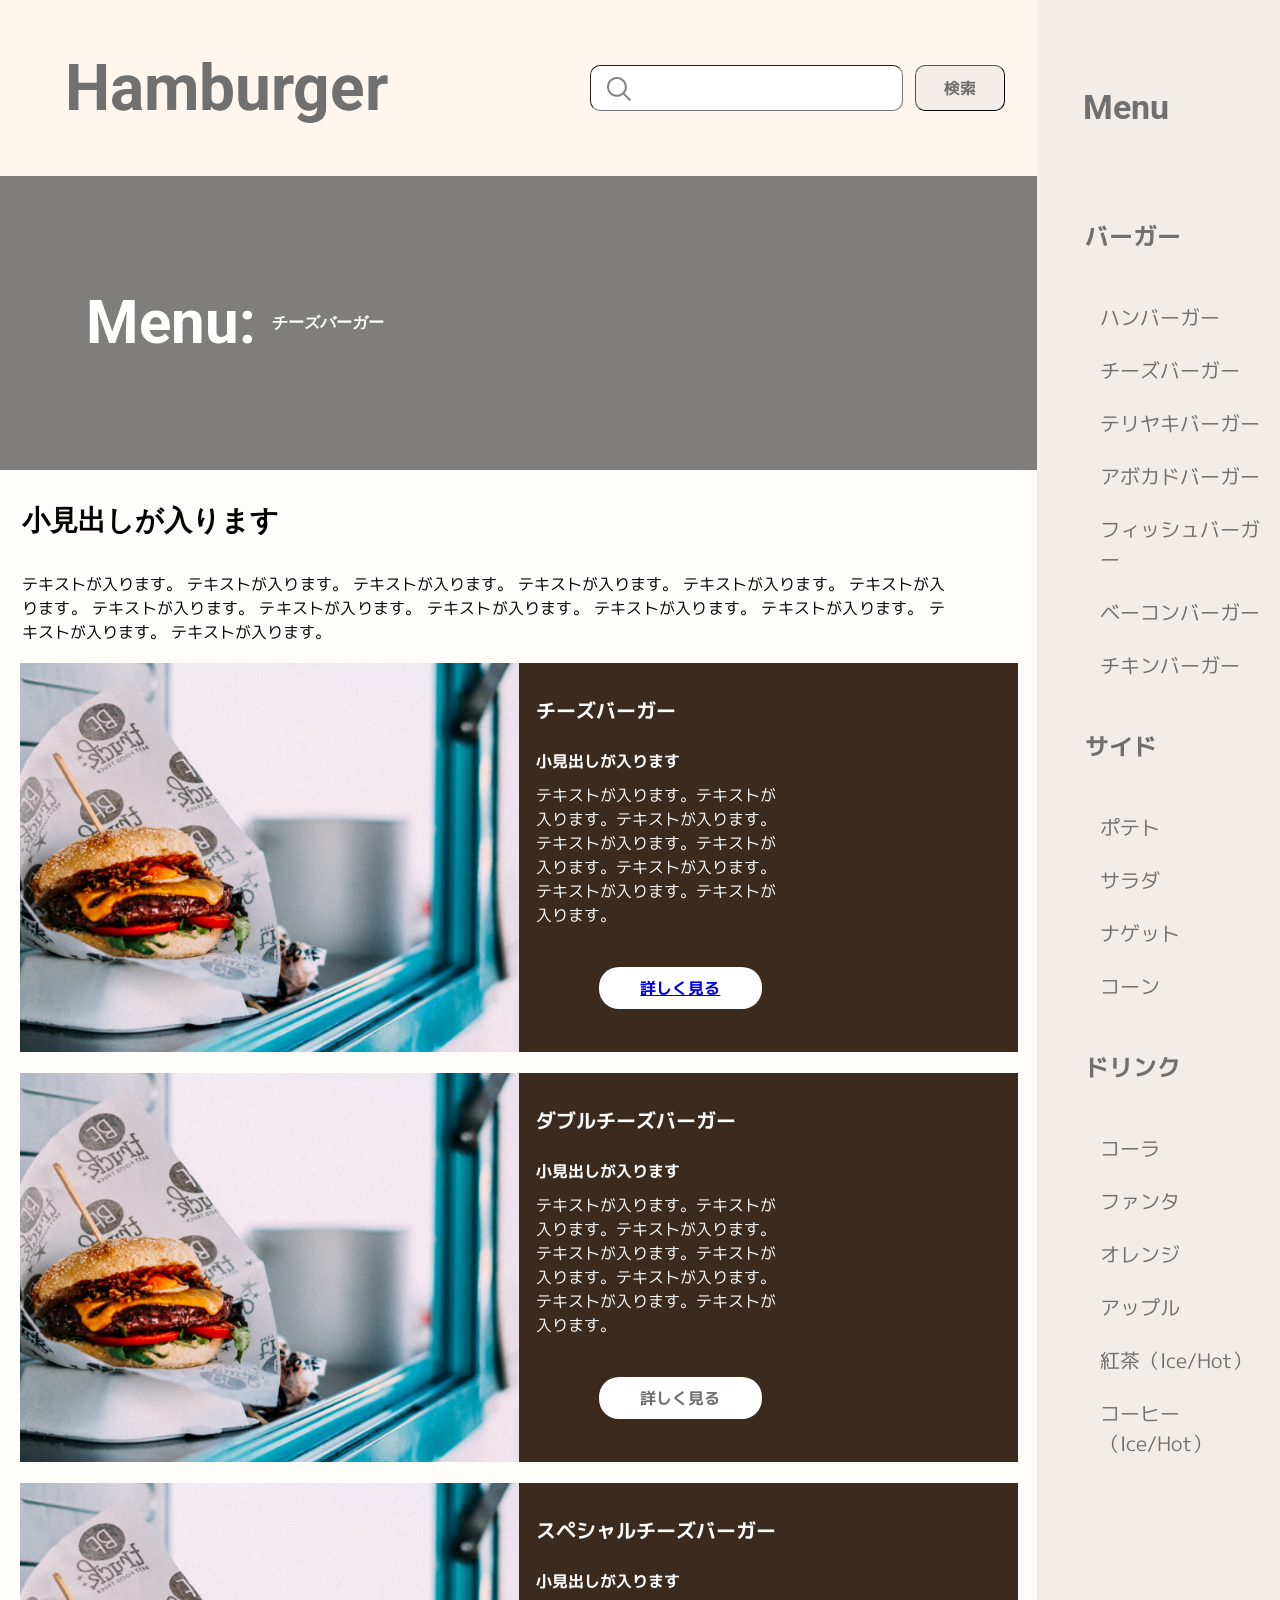
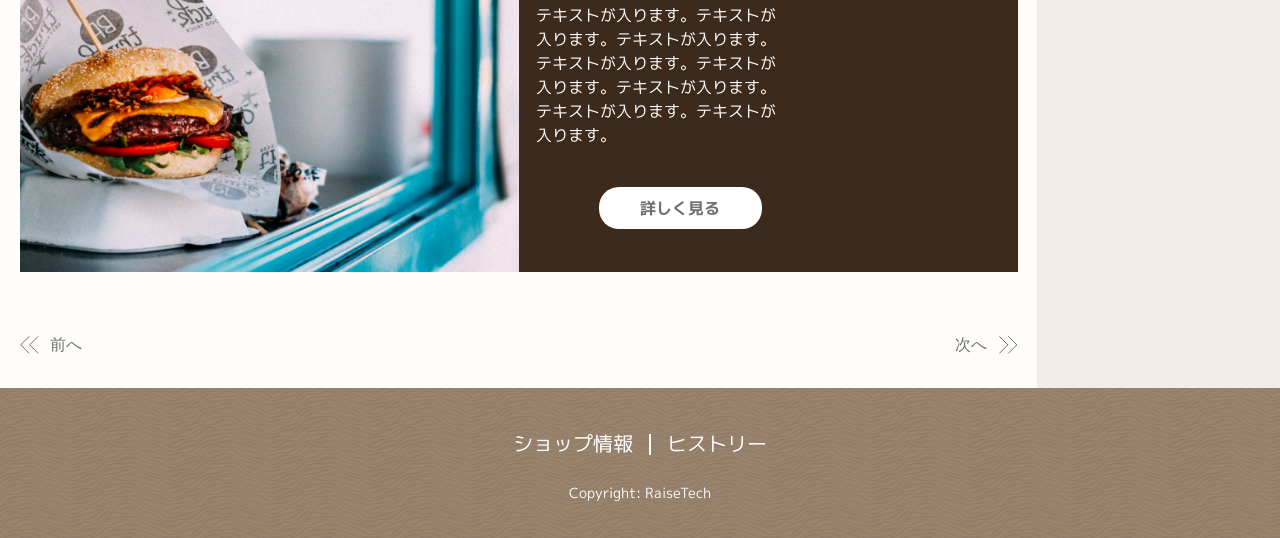
==== archive.html @ 77be31f5 "archive.htmlの編集（タブレット）" ====
<!DOCTYPE html>
<html lang="ja">

<head>
  <meta charset="UTF-8">
  <meta http-equiv="X-UA-Compatible" content="IE=edge">
  <meta name="viewport" content="width=device-width, initial-scale=1.0">
  <link rel="shortcut icon" href="img/favicon.ico">
  <link rel="stylesheet" href="css/reset.css">
  <link rel="stylesheet" href="css/style.css">
  <script src="./js/jquery-3.6.1.min.js"></script>
  <script src="./js/script.js"></script>
  <link rel="preconnect" href="https://fonts.googleapis.com">
  <link rel="preconnect" href="https://fonts.gstatic.com" crossorigin>
  <link href="https://fonts.googleapis.com/css2?family=Roboto:wght@700&display=swap" rel="stylesheet">
  <link href="https://fonts.googleapis.com/css2?family=M+PLUS+1p:wght@400;700&display=swap" rel="stylesheet">
  <link rel="stylesheet" href="https://use.fontawesome.com/releases/v5.15.4/css/all.css">
  <title>Hamburger Site</title>
</head>

<body>
  <article class="wrapper u-background--overlay">
    <header class="l-header c-background-color--base">
      <div class="l-header__top">
        <h1 class="l-header__top__logo c-font-color--base c-font-family--robot c-font-weight--bold">
          Hamburger
        </h1>
        <h2 class="l-header__top__menu c-font-weight--bold c-font-family--robot">
          <span class="c-button--menu js-button is-click">Menu</span>
        </h2>
      </div>
      <div class="p-search--form">
        <form action="#" method="get" class="c-form-search">
          <label for="#" class="screen-reader-text">検索</label>
          <input type="search" class="c-form-search__keyword c-img--magnifying-glass" placeholder=" ">
          <input type="submit" value="検索"
            class="c-form-search__submit c-font-family--mplus1 c-font-color--base c-font-weight--bold">
        </form>
      </div>
    </header>

    <div class="side-wrapper">
      <aside class="l-sidebar js-trigger">
        <div class="l-sidebar__main">
          <span class="menu-close js-button is-click"><i class="c-xmark"></i></span>
          <h2 class="c-title--sidebar">Menu</h2>
          <h3 class="c-title--sidebar__menu">バーガー</h3>
          <ul class="c-text--sidebar">
            <li>ハンバーガー</li>
            <li>チーズバーガー</li>
            <li>テリヤキバーガー</li>
            <li>アボカドバーガー</li>
            <li>フィッシュバーガー</li>
            <li>ベーコンバーガー</li>
            <li>チキンバーガー</li>
          </ul>
          <h3 class="c-title--sidebar__menu">サイド</h3>
          <ul class="c-text--sidebar">
            <li>ポテト</li>
            <li>サラダ</li>
            <li>ナゲット</li>
            <li>コーン</li>
          </ul>
          <h3 class="c-title--sidebar__menu">ドリンク</h3>
          <ul class="c-text--sidebar">
            <li>コーラ</li>
            <li>ファンタ</li>
            <li>オレンジ</li>
            <li>アップル</li>
            <li>紅茶（Ice/Hot）</li>
            <li>コーヒー（Ice/Hot）</li>
          </ul>
        </div>
      </aside>
    </div>

    <main class="l-main">
      <article class="p-visual__archive">
        <section class="p-visual__archive--main u-background--overlay--archive">
          <h2 class="c-title--main c-title--under-text c-font-color--white c-font-family--robot c-font-weight--bold">
            Menu:
          </h2>
        </section>

        <section class="p-visual__archive--sentence">
          <h2 class="c-title--archive">
            小見出しが入ります
          </h2>
          <p class="c-text--archive c-font-family--mplus1">
            テキストが入ります。
            テキストが入ります。
            テキストが入ります。
            テキストが入ります。
            テキストが入ります。
            テキストが入ります。
            テキストが入ります。
            テキストが入ります。
            テキストが入ります。
            テキストが入ります。
            テキストが入ります。
            テキストが入ります。
            テキストが入ります。
          </p>
        </section>

        <section class="p-visual__archive--card">
          <figure class="p-card__menu">
            <img src="./images/common/img_02.png" alt="チーズバーガーの画像" class="p-card__menu--image">
            <figcaption class="p-card__menu--caption c-background-color--card">
              <h2 class="c-title--card c-font-family--mplus1">チーズバーガー</h2>
              <h3 class="c-title--subheading c-font-family--mplus1">小見出しが入ります</h3>
              <p class="c-text--card c-font-family--mplus1">
                テキストが入ります。テキストが入ります。テキストが入ります。テキストが入ります。テキストが入ります。テキストが入ります。テキストが入ります。テキストが入ります。</p>
              <button class="c-button--archive c-font-family--mplus1"><a href="#">詳しく見る</a></button>
            </figcaption>
          </figure>

          <figure class="p-card__menu">
            <img src="./images/common/img_02.png" alt="ダブルチーズバーガーの画像" class="p-card__menu--image">
            <figcaption class="p-card__menu--caption c-background-color--card">
              <h2 class="c-title--card c-font-family--mplus1">ダブルチーズバーガー</h2>
              <h3 class="c-title--subheading c-font-family--mplus1">小見出しが入ります</h3>
              <p class="c-text--card c-font-family--mplus1">
                テキストが入ります。テキストが入ります。テキストが入ります。テキストが入ります。テキストが入ります。テキストが入ります。テキストが入ります。テキストが入ります。</p>
              <a href="#"><button class="c-button--archive c-font-family--mplus1">詳しく見る</button></a>
            </figcaption>
          </figure>

          <figure class="p-card__menu">
            <img src="./images/common/img_02.png" alt="スペシャルチーズバーガーの画像" class="p-card__menu--image">
            <figcaption class="p-card__menu--caption c-background-color--card">
              <h2 class="c-title--card c-font-family--mplus1">スペシャルチーズバーガー</h2>
              <h3 class="c-title--subheading c-font-family--mplus1">小見出しが入ります</h3>
              <p class="c-text--card c-font-family--mplus1">
                テキストが入ります。テキストが入ります。テキストが入ります。テキストが入ります。テキストが入ります。テキストが入ります。テキストが入ります。テキストが入ります。</p>
              <a href="#"><button class="c-button--archive c-font-family--mplus1">詳しく見る</button></a>
            </figcaption>
          </figure>
        </section>

        <div class="pagination">
          <a class="prev-link" href="#">
            <p class="c-icon--prev"></p>
            <p class="c-text--pagination">前へ</p>
          </a>
          <a class="next-link" href="#">
            <p class="c-icon--next"></p>
            <p class="c-text--pagination">次へ</p>
          </a>
        </div>

      </article>
    </main>

    <footer class="l-footer c-background--footer">
      <ul class="l-footer--menu c-title--footer c-font-family--mplus1">
        <li class="c-title--vertical-line">ショップ情報</li>
        <li>ヒストリー</li>
      </ul>
      <small class="c-text--copy-right c-font-family--mplus1 c-font-weight--normal">Copyright: RaiseTech</small>
    </footer>

  </article>
</body>

</html>
---- css/style.css ----
@charset "UTF-8";
*,
*::before,
*::after {
  box-sizing: border-box;
}

body,
h1,
h2,
h3,
h4,
p,
figure,
blockquote,
dl,
dd {
  margin: 0;
}

ul[role=list],
ol[role=list] {
  list-style: none;
}

html:focus-within {
  scroll-behavior: smooth;
}

body {
  min-height: 100vh;
  text-rendering: optimizeSpeed;
  line-height: 1.5;
}

a:not([class]) {
  text-decoration-skip-ink: auto;
}

img,
picture {
  max-width: 100%;
  display: block;
}

input,
button,
textarea,
select {
  font: inherit;
}

@media (prefers-reduced-motion: reduce) {
  html:focus-within {
    scroll-behavior: auto;
  }
  *,
*::before,
*::after {
    animation-duration: 0.01ms !important;
    animation-iteration-count: 1 !important;
    transition-duration: 0.01ms !important;
    scroll-behavior: auto !important;
  }
}
button {
  -webkit-appearance: none; /* 1 */
  appearance: none;
  vertical-align: middle;
  color: inherit;
  font: inherit;
  background: transparent;
  padding: 0;
  margin: 0;
  border: 0;
  text-align: inherit;
  text-transform: inherit; /* 2 */
}

figure {
  list-style-type: none;
  margin-block-start: 0em;
  margin-block-end: 0em;
  padding-inline-start: 0px;
  padding-inline-end: 0px;
}

/* border */
/* font-color */
*,
*:before,
*:after {
  -webkit-box-sizing: border-box;
  box-sizing: border-box;
}

body {
  -webkit-font-feature-settings: "palt";
  font-feature-settings: "palt";
  -webkit-text-size-adjust: 100%;
  text-size-adjust: 100%;
  font-size: 16px;
  height: 100%;
}

.wrapper {
  width: 100%;
  height: 100%;
}
@media screen and (min-width: 1025px) {
  .wrapper {
    width: 81%;
    display: grid;
    grid-template-rows: 11rem auto 9.375rem;
    grid-template-columns: 81vw 1fr;
    grid-template-areas: " header sidebar " " main   sidebar " " footer footer ";
  }
}

.c-background--overlay::after {
  position: absolute;
  top: 0;
  width: 100%;
  height: 0;
  background-color: rgba(0, 0, 0, 0.3);
}
.c-background--overlay.is-active::after {
  position: absolute;
  top: 0;
  width: 100%;
  height: 100%;
  background-color: rgba(0, 0, 0, 0.3);
}

.c-background--overlay.is-active::after {
  position: absolute;
  top: 0;
  width: 100%;
  height: 100%;
  background-color: rgba(0, 0, 0, 0.3);
}

img {
  max-width: 100%;
  height: auto;
  vertical-align: bottom;
}

ul {
  padding-inline-start: 0px;
  margin-block-start: 0em;
  margin-block-end: 0em;
  list-style-type: none;
}

.l-footer {
  text-align: center;
  grid-area: footer;
}
.l-footer--menu {
  display: flex;
  justify-content: center;
  padding-top: 40px;
  margin-bottom: auto;
}
.l-footer--menu .c-title--vertical-line::after {
  width: 0.09375rem;
  height: 70%;
  margin: 0 1rem;
  position: relative;
  top: 15%;
}
.l-footer .c-text--copy-right {
  display: inline-block;
  margin-top: 1.5rem;
}

.c-background--footer {
  height: 9.375rem;
}

.l-header {
  width: 100%;
  height: auto;
  grid-area: header;
}
@media screen and (min-width: 1025px) {
  .l-header {
    display: flex;
    justify-content: space-between;
    align-items: center;
    height: auto;
  }
}
.l-header__top {
  display: flex;
}
.l-header__top__logo {
  font-size: 40px;
  margin: 40px 0 38px 86px;
}
@media screen and (min-width: 600px) {
  .l-header__top__logo {
    margin-left: auto;
  }
}
@media screen and (min-width: 1025px) {
  .l-header__top__logo {
    font-size: 52px;
    margin-left: 20%;
  }
}
@media (min-width: 1280px) {
  .l-header__top__logo {
    font-size: 64px;
  }
}
.l-header__top__menu {
  margin-top: 14px;
  margin-right: 16px;
  margin-left: auto;
}
@media screen and (min-width: 1025px) {
  .l-header__top__menu {
    display: none;
  }
}
.l-header__top__menu .c-button--menu {
  font-size: 20px;
}
@media (min-width: 520px) {
  .l-header__top__menu .c-button--menu {
    font-size: 34px;
  }
}

.l-main {
  height: auto;
  background-color: #fffdfa;
  grid-area: main;
}
.l-main .p-visual--main {
  grid-area: mainTop;
}
.l-main .p-visual--main .c-title--main {
  padding: 119px 134px 115px 25px;
}
@media screen and (min-width: 1025px) {
  .l-main .p-visual--main .c-title--main {
    padding-left: 86px;
  }
}
.l-main .p-visual__archive--main {
  grid-area: mainTop;
}
.l-main .p-visual__archive--main .c-title--main {
  padding: 119px 134px 115px 25px;
}
@media screen and (min-width: 600px) {
  .l-main .p-visual__archive--main .c-title--main {
    padding-top: 102px;
    padding-bottom: 102px;
  }
}
@media screen and (min-width: 768px) {
  .l-main .p-visual__archive--main .c-title--main {
    padding-left: 86px;
  }
}
.l-main .p-visual--sub {
  list-style: none;
  width: 100%;
  grid-area: mainMiddle;
}
.l-main .p-visual--sub--takeOut {
  position: relative;
}
.l-main .p-visual--sub--takeOut .c-title--sub {
  margin-left: 15px;
  padding-top: 11px;
  margin-bottom: auto;
}
.l-main .p-visual--sub--takeOut .sub-section {
  display: flex;
  flex-direction: column;
  margin: 0 15px;
}
.l-main .p-visual--sub--takeOut .sub-section .c-title--sentence {
  padding-top: 7px;
  padding-left: 10px;
}
.l-main .p-visual--sub--takeOut .sub-section .c-text--sub {
  margin: 3px 10px 15px;
}
.l-main .p-visual--sub--eatIn {
  position: relative;
}
.l-main .p-visual--sub--eatIn .c-title--sub {
  margin-left: 15px;
  padding-top: 11px;
  margin-bottom: auto;
}
.l-main .p-visual--sub--eatIn .sub-section {
  margin: 0 15px;
  display: flex;
  flex-direction: column;
}
.l-main .p-visual--sub--eatIn .sub-section .c-title--sentence {
  padding-top: 7px;
  padding-left: 10px;
}
.l-main .p-visual--sub--eatIn .sub-section .c-text--sub {
  margin: 3px 11px 15px 10px;
}
.l-main .p-visual--sub--sentence {
  margin-bottom: 15px;
}
.l-main .p-access {
  position: relative;
  grid-area: mainBottom;
}
.l-main .p-access .c-background--map .c-title--access {
  position: inherit;
  z-index: 3;
}
.l-main .p-access .c-background--map .c-title--underline {
  position: inherit;
}

.side-wrapper {
  width: auto;
  height: auto;
  display: flex;
  position: absolute;
  top: 0;
  left: 100%;
  grid-area: sidebar;
}
@media screen and (min-width: 1025px) {
  .side-wrapper {
    left: 81%;
    position: inherit;
  }
}
.side-wrapper .l-sidebar {
  display: flex;
  justify-content: flex-end;
  height: 100vh;
}
@media screen and (min-width: 1025px) {
  .side-wrapper .l-sidebar {
    height: auto;
  }
}
.side-wrapper .l-sidebar .menu-close {
  display: flex;
  justify-content: flex-end;
  line-height: normal;
}
@media screen and (min-width: 1025px) {
  .side-wrapper .l-sidebar .menu-close {
    display: none;
  }
}
.side-wrapper .l-sidebar .c-xmark::before {
  display: inline-block;
  color: #707070;
  margin-top: 25px;
  margin-right: 17px;
  font-size: 2.5rem;
  -webkit-text-stroke-width: 4px;
  -webkit-font-smoothing: antialiased;
  -webkit-text-stroke-color: #f2ede9;
}
.side-wrapper .l-sidebar__main {
  width: 0;
  height: 100%;
  overflow: scroll;
  background: linear-gradient(to right, rgba(95, 93, 91, 0) 0%, rgba(95, 93, 91, 0) 12.5%, #f2ede9 12.5%, #f2ede9 100%);
}
.side-wrapper .l-sidebar__main.is-open {
  width: 100vw;
  transition: 0.5s;
}
@media screen and (min-width: 768px) {
  .side-wrapper .l-sidebar__main {
    width: 0;
    background: linear-gradient(to right, rgba(95, 93, 91, 0) 0%, rgba(95, 93, 91, 0) 56%, #f2ede9 56%, #f2ede9 100%);
  }
}
@media screen and (min-width: 1025px) {
  .side-wrapper .l-sidebar__main {
    width: 19vw;
    background: inherit;
    overflow-x: hidden;
    overflow-y: scroll;
    background-color: #f2ede9;
    transition-duration: 0s;
  }
}
.side-wrapper .l-sidebar__main .c-title--sidebar__menu {
  margin: 3rem 0 0 20%;
}
.side-wrapper .l-sidebar__main .c-title--sidebar__menu:first-of-type {
  margin-top: 212px;
}
@media screen and (min-width: 1025px) {
  .side-wrapper .l-sidebar__main .c-title--sidebar__menu:first-of-type {
    margin-top: 5.3125rem;
  }
}
@media screen and (min-width: 768px) {
  .side-wrapper .l-sidebar__main .c-title--sidebar__menu {
    margin: 3rem 0 0 61%;
  }
}
@media screen and (min-width: 1025px) {
  .side-wrapper .l-sidebar__main .c-title--sidebar__menu {
    margin: 3rem 0 0 20%;
  }
}
.side-wrapper .l-sidebar__main .c-text--sidebar {
  margin: 40px 22px auto 21.5%;
}
@media screen and (min-width: 768px) {
  .side-wrapper .l-sidebar__main .c-text--sidebar {
    margin: 3rem 0 0 63%;
  }
}
@media screen and (min-width: 1025px) {
  .side-wrapper .l-sidebar__main .c-text--sidebar {
    margin: 3rem 0 0 26%;
  }
}
.side-wrapper .l-sidebar__main .c-text--sidebar > li {
  margin-bottom: 23px;
}

.c-background-color--base {
  background-color: #fff7ef;
}
.c-background-color--white {
  background-color: #fff;
}
.c-background-color--card {
  background-color: #3c2b1c;
}
.c-background--map {
  background-image: url(/images/front/map-sp-full.png);
  background-repeat: no-repeat;
  background-position: center;
}
.c-background--overlay::after {
  content: "";
  display: block;
}
.c-background--footer {
  background-image: url(/images/common/footer.png);
}
@media screen and (min-width: 1025px) {
  .c-background--footer {
    width: 100vw;
  }
}

.c-button--menu {
  cursor: pointer;
  color: #707070;
}
.c-button--archive {
  cursor: pointer;
  background-color: #fff;
  color: #707070;
  text-align: center;
  border-radius: 20px;
}

.c-font-color--base {
  color: #707070;
}
.c-font-color--white {
  color: #ffffff;
}
.c-font-color--ea {
  color: #eaeaea;
}
.c-font-color--3c {
  color: #3c2a10;
}
.c-font-weight--bold {
  font-weight: bold;
}
.c-font-weight--normal {
  font-weight: normal;
}
.c-font-family--robot {
  font-family: "Roboto", sans-serif;
}
.c-font-family--mplus1 {
  font-family: "M PLUS 1p", sans-serif;
}

.c-img--magnifying-glass {
  background-image: url(/images/common/search.png);
  background-repeat: no-repeat;
}

.c-xmark::before {
  content: "\f00d";
  font-family: "Font Awesome 5 Free";
  font-weight: 900;
  font-style: normal;
  cursor: pointer;
}

.c-icon--prev {
  background-image: url(/images/common/prev.png);
  background-repeat: no-repeat;
}

.c-icon--next {
  background-image: url(/images/common/next.png);
  background-repeat: no-repeat;
}

.c-flex {
  display: flex;
}

.c-title--main {
  font-size: 36px;
}
@media screen and (min-width: 1025px) {
  .c-title--main {
    font-size: 40px;
  }
}
.c-title--sub {
  font-size: 41px;
}
@media screen and (min-width: 768px) {
  .c-title--sub {
    font-size: 44px;
  }
}
@media screen and (min-width: 1025px) {
  .c-title--sub {
    font-size: 50px;
  }
}
.c-title--sentence {
  font-size: 22px;
}
.c-title--underline::after {
  content: "";
  display: inline-block;
  background-color: #ffffff;
  font-weight: bold;
  position: relative;
}
.c-title--vertical-line::after {
  content: "";
  display: inline-block;
  background-color: #fff;
}
.c-title--access {
  font-size: 30px;
  color: #ffffff;
}
.c-title--footer {
  font-size: 20px;
  color: #ffffff;
}
.c-title--sidebar {
  display: none;
  font-size: 34px;
  font-family: "Roboto", sans-serif;
  font-weight: bold;
  color: #707070;
}
@media screen and (min-width: 768px) {
  .c-title--sidebar {
    display: none;
  }
}
@media screen and (min-width: 1025px) {
  .c-title--sidebar {
    display: inherit;
    margin-top: 82px;
    margin-left: 46px;
  }
}
.c-title--sidebar__menu {
  font-size: 24px;
  font-family: "M PLUS 1p", sans-serif;
  font-weight: bold;
  color: #707070;
}
.c-title--under-text::after {
  content: "チーズバーガー";
  font-size: 16px;
}
.c-title--archive {
  font-size: 28px;
}
.c-title--card {
  font-size: 20px;
  font-weight: bold;
  color: #ffffff;
}
.c-title--subheading {
  font-size: 16px;
  font-weight: bold;
  color: #ffffff;
}

.c-text--sub {
  font-size: 16px;
}
.c-text--access {
  font-size: 14px;
  color: #ffffff;
  display: inline-block;
}
.c-text--copy-right {
  font-size: 14px;
  color: #ffffff;
  text-align: center;
}
.c-text--sidebar {
  font-size: 20px;
  font-family: "M PLUS 1p", sans-serif;
  color: #707070;
}
.c-text--archive {
  font-size: 16px;
}
.c-text--card {
  font-size: 16px;
  font-weight: normal;
  color: #ffffff;
}
.c-text--pagination {
  font-size: 16px;
  font-weight: normal;
  color: #707070;
}

.p-visual__archive--main {
  background-image: url(/images/common/top_01.png);
  background-size: inherit;
  background-position: 32% -78%;
  margin-bottom: 20px;
  display: flex;
  align-items: center;
  position: relative;
}
@media screen and (min-width: 768px) {
  .p-visual__archive--main {
    background-position: 47% -77%;
  }
}
.p-visual__archive--main .c-title--main {
  position: relative;
  display: flex;
  z-index: 2;
}
@media screen and (min-width: 600px) {
  .p-visual__archive--main .c-title--main {
    display: flex;
    align-items: center;
    gap: 1rem;
  }
}
@media screen and (min-width: 768px) {
  .p-visual__archive--main .c-title--main {
    font-size: 60px;
  }
}
.p-visual__archive--main .c-title--under-text::after {
  position: absolute;
  bottom: 5rem;
}
@media screen and (min-width: 600px) {
  .p-visual__archive--main .c-title--under-text::after {
    position: inherit;
    bottom: 0;
  }
}
.p-visual__archive--sentence .c-title--archive {
  margin: 30px 101px 30px 22px;
}
.p-visual__archive--sentence .c-text--archive {
  height: auto;
  width: 89%;
  text-align: justify;
  margin: 30px 18px 19px 22px;
}
.p-visual__archive .pagination {
  display: flex;
  justify-content: space-between;
  margin: auto 20px;
  margin-bottom: 31px;
}
.p-visual__archive .pagination .prev-link,
.p-visual__archive .pagination .next-link {
  text-decoration: none;
  display: flex;
}
.p-visual__archive .pagination .prev-link .c-icon--prev {
  background-position: 0px;
  width: 30px;
}
.p-visual__archive .pagination > .next-link {
  flex-direction: row-reverse;
}
.p-visual__archive .pagination > .next-link .c-icon--next {
  background-position: 12px;
  width: 30px;
}
.p-visual--main {
  background-image: url(/images/front/main-visual-pc.png);
  background-size: cover;
  background-position: center;
  margin-bottom: 20px;
}
@media screen and (min-width: 768px) {
  .p-visual--main {
    margin-bottom: 40px;
  }
}
@media screen and (min-width: 1025px) {
  .p-visual--main {
    height: 33.125rem;
    display: flex;
    align-items: center;
    margin-bottom: 120px;
  }
}
@media screen and (min-width: 768px) {
  .p-visual--sub {
    display: flex;
    justify-content: space-around;
    margin-bottom: 40px;
  }
  .p-visual--sub > li {
    display: flex;
    flex: 1 0 auto;
  }
}
@media screen and (min-width: 1025px) {
  .p-visual--sub {
    display: flex;
    justify-content: space-around;
    margin-bottom: 131px;
  }
  .p-visual--sub > li {
    display: flex;
    flex: 1 0 auto;
  }
}
.p-visual--sub--takeOut {
  background-image: url(/images/front/burger-01-sp.png);
  background-position: center;
  background-size: cover;
  height: auto;
  min-height: 642px;
  margin: 0 20px 20px;
  display: flex;
  flex-flow: column;
  justify-content: flex-end;
  gap: 4rem;
}
@media screen and (min-width: 768px) {
  .p-visual--sub--takeOut {
    width: calc(50vw - 60px);
    margin: 0 40px;
  }
}
@media screen and (min-width: 1025px) {
  .p-visual--sub--takeOut {
    width: calc(40.5vw - 60px);
    margin: 0 40px;
  }
}
@media (min-width: 1280px) {
  .p-visual--sub--takeOut {
    width: calc(40.5vw - 151px);
    margin: inherit;
    margin-left: 111px;
    margin-right: 80px;
  }
}
.p-visual--sub--takeOut > .c-title--underline::after {
  width: 2.118125rem;
  height: 0.25rem;
  bottom: -2rem;
  right: 10.5rem;
}
@media screen and (min-width: 768px) {
  .p-visual--sub--takeOut > .c-title--underline::after {
    right: 11.5rem;
  }
}
@media screen and (min-width: 1025px) {
  .p-visual--sub--takeOut > .c-title--underline::after {
    right: 13rem;
  }
}
.p-visual--sub--sentence {
  height: 7.75rem;
  opacity: 0.8;
  display: inline-block;
  height: auto;
}
.p-visual--sub--eatIn {
  background-image: url(/images/front/burger-02-sp.png);
  background-position: center;
  background-size: cover;
  height: auto;
  min-height: 643px;
  margin: 0 20px 49px 19px;
  display: flex;
  flex-flow: column;
  justify-content: flex-end;
  gap: 4rem;
}
@media screen and (min-width: 768px) {
  .p-visual--sub--eatIn {
    width: calc(50vw - 60px);
    margin: inherit;
    margin-right: 40px;
  }
}
@media screen and (min-width: 1025px) {
  .p-visual--sub--eatIn {
    width: calc(40.5vw - 60px);
    margin: inherit;
    margin-right: 40px;
  }
}
@media (min-width: 1280px) {
  .p-visual--sub--eatIn {
    width: calc(40.5vw - 152px);
    margin: inherit;
    margin-right: 112px;
  }
}
.p-visual--sub--eatIn > .c-title--underline::after {
  width: 33.89px;
  height: 4px;
  bottom: -2rem;
  left: -7rem;
}
@media screen and (min-width: 768px) {
  .p-visual--sub--eatIn > .c-title--underline::after {
    left: -7.5rem;
  }
}
@media screen and (min-width: 1025px) {
  .p-visual--sub--eatIn > .c-title--underline::after {
    left: -8.5rem;
  }
}

.p-access .c-background--map {
  background-size: cover;
  display: inline-block;
  height: auto;
  min-height: 43.1875rem;
  position: relative;
  z-index: 1;
}
@media screen and (min-width: 1025px) {
  .p-access .c-background--map {
    display: flex;
    flex-flow: column;
    align-items: baseline;
  }
}
.p-access--map::before {
  content: "";
  display: block;
  background-color: rgba(0, 0, 0, 0.4);
  position: absolute;
  top: 0;
  width: 100%;
  height: 60%;
}
@media screen and (min-width: 768px) {
  .p-access--map::before {
    height: 100%;
  }
}
@media screen and (min-width: 1025px) {
  .p-access--map::before {
    width: 61%;
  }
}
.p-access--map .c-title--access {
  padding-top: 40px;
  margin-left: 42px;
}
@media screen and (min-width: 1025px) {
  .p-access--map .c-title--access {
    font-size: 36px;
    padding-top: 83px;
    margin-left: 119px;
  }
}
.p-access--map .c-title--underline::after {
  width: 4.5rem;
  height: 2px;
  bottom: -2rem;
  left: -15.5rem;
  background-color: #ffffff;
}
@media screen and (min-width: 1025px) {
  .p-access--map .c-title--underline::after {
    left: -18.5rem;
    bottom: -4.5rem;
  }
}
.p-access--map .c-text--access {
  display: inline-block;
  height: auto;
  line-height: 2rem;
  margin: 2.5rem 40px 51px;
  position: inherit;
  z-index: 3;
}
@media screen and (min-width: 1025px) {
  .p-access--map .c-text--access {
    width: 42%;
    padding-top: 5rem;
    margin: 2.5rem 40px 1.3125rem;
  }
}
.p-access .c-background--overlay::after {
  position: absolute;
  top: 0;
  width: 100%;
  height: 100%;
  background-color: rgba(0, 0, 0, 0.3);
}

.p-search--form {
  padding-bottom: 40px;
}
.p-search--form label {
  display: none;
}
@media screen and (min-width: 1025px) {
  .p-search--form {
    margin-right: 2rem;
    padding-bottom: 0;
  }
}
.p-search--form .c-form-search {
  display: flex;
  justify-content: center;
  margin-left: 24px;
}
@media (min-width: 520px) {
  .p-search--form .c-form-search {
    width: 70%;
    margin: 0 auto;
  }
}
@media screen and (min-width: 768px) {
  .p-search--form .c-form-search {
    justify-content: inherit;
    width: 65%;
    margin: 0 auto;
  }
}
@media screen and (min-width: 1025px) {
  .p-search--form .c-form-search {
    justify-content: flex-end;
    margin-left: auto;
    margin-right: 2%;
    width: 35vw;
  }
}
.p-search--form .c-form-search .c-form-search__keyword {
  width: 70%;
  height: 2.875rem;
  border-radius: 10px;
  border-width: 1px;
  margin-right: 12px;
}
.p-search--form .c-form-search .c-form-search__keyword:focus {
  background-image: none;
}
.p-search--form .c-form-search .c-form-search__keyword:not(:placeholder-shown) {
  background-image: none;
}
.p-search--form .c-form-search .c-img--magnifying-glass {
  font-size: 24px;
  background-position: 16px 11px;
}
.p-search--form .c-form-search .c-form-search__submit {
  width: 20%;
  height: 2.875rem;
  background-color: #f2ede9;
  border-radius: 10px;
  border-width: 1px;
}
.p-search--form .c-form-search .c-form-search__submit:hover {
  cursor: pointer;
}

.p-card__menu {
  display: flex;
  flex-direction: column;
  margin-right: 18.9px;
  margin-left: 20px;
  margin-bottom: 20.9px;
}
@media screen and (min-width: 768px) {
  .p-card__menu {
    flex-direction: row;
  }
}
.p-card__menu--image {
  min-height: 14.375rem;
}
@media screen and (min-width: 768px) {
  .p-card__menu--image {
    object-fit: cover;
    object-position: 42%;
    width: 50%;
  }
}
.p-card__menu--caption {
  min-height: 22.1875rem;
}
@media screen and (min-width: 768px) {
  .p-card__menu--caption {
    width: 50%;
  }
}
.p-card__menu--caption .c-title--card {
  margin: 31.5px auto 24px 17px;
}
.p-card__menu--caption .c-title--subheading {
  margin-bottom: 10px;
  margin-left: 17px;
}
.p-card__menu--caption .c-text--card {
  width: 15.375rem;
  height: auto;
  margin: auto 73.1px 40px 17px;
}
.p-card__menu--caption .c-button--archive {
  width: 10.1875rem;
  height: 2.625rem;
  font-size: 16px;
  font-weight: bold;
  margin: auto 93px 43.7px 79.9px;
}

.p-card__menu:last-of-type {
  margin-bottom: 60.4px;
}

.u-background--overlay::after {
  content: "";
  position: absolute;
  top: 0;
  width: 100%;
  height: 0;
  background-color: rgba(0, 0, 0, 0.5);
}

.u-background--overlay.js-height::after {
  content: "";
  position: absolute;
  top: 0;
  width: 100%;
  height: 100%;
  background-color: rgba(0, 0, 0, 0.5);
}

.u-background--overlay--archive::after {
  content: "";
  position: absolute;
  top: 0;
  width: 100%;
  height: 100%;
  background-color: rgba(0, 0, 0, 0.5);
  z-index: 1;
}

/* foundation */
/* layout */
/* object */

/*# sourceMappingURL=style.css.map */
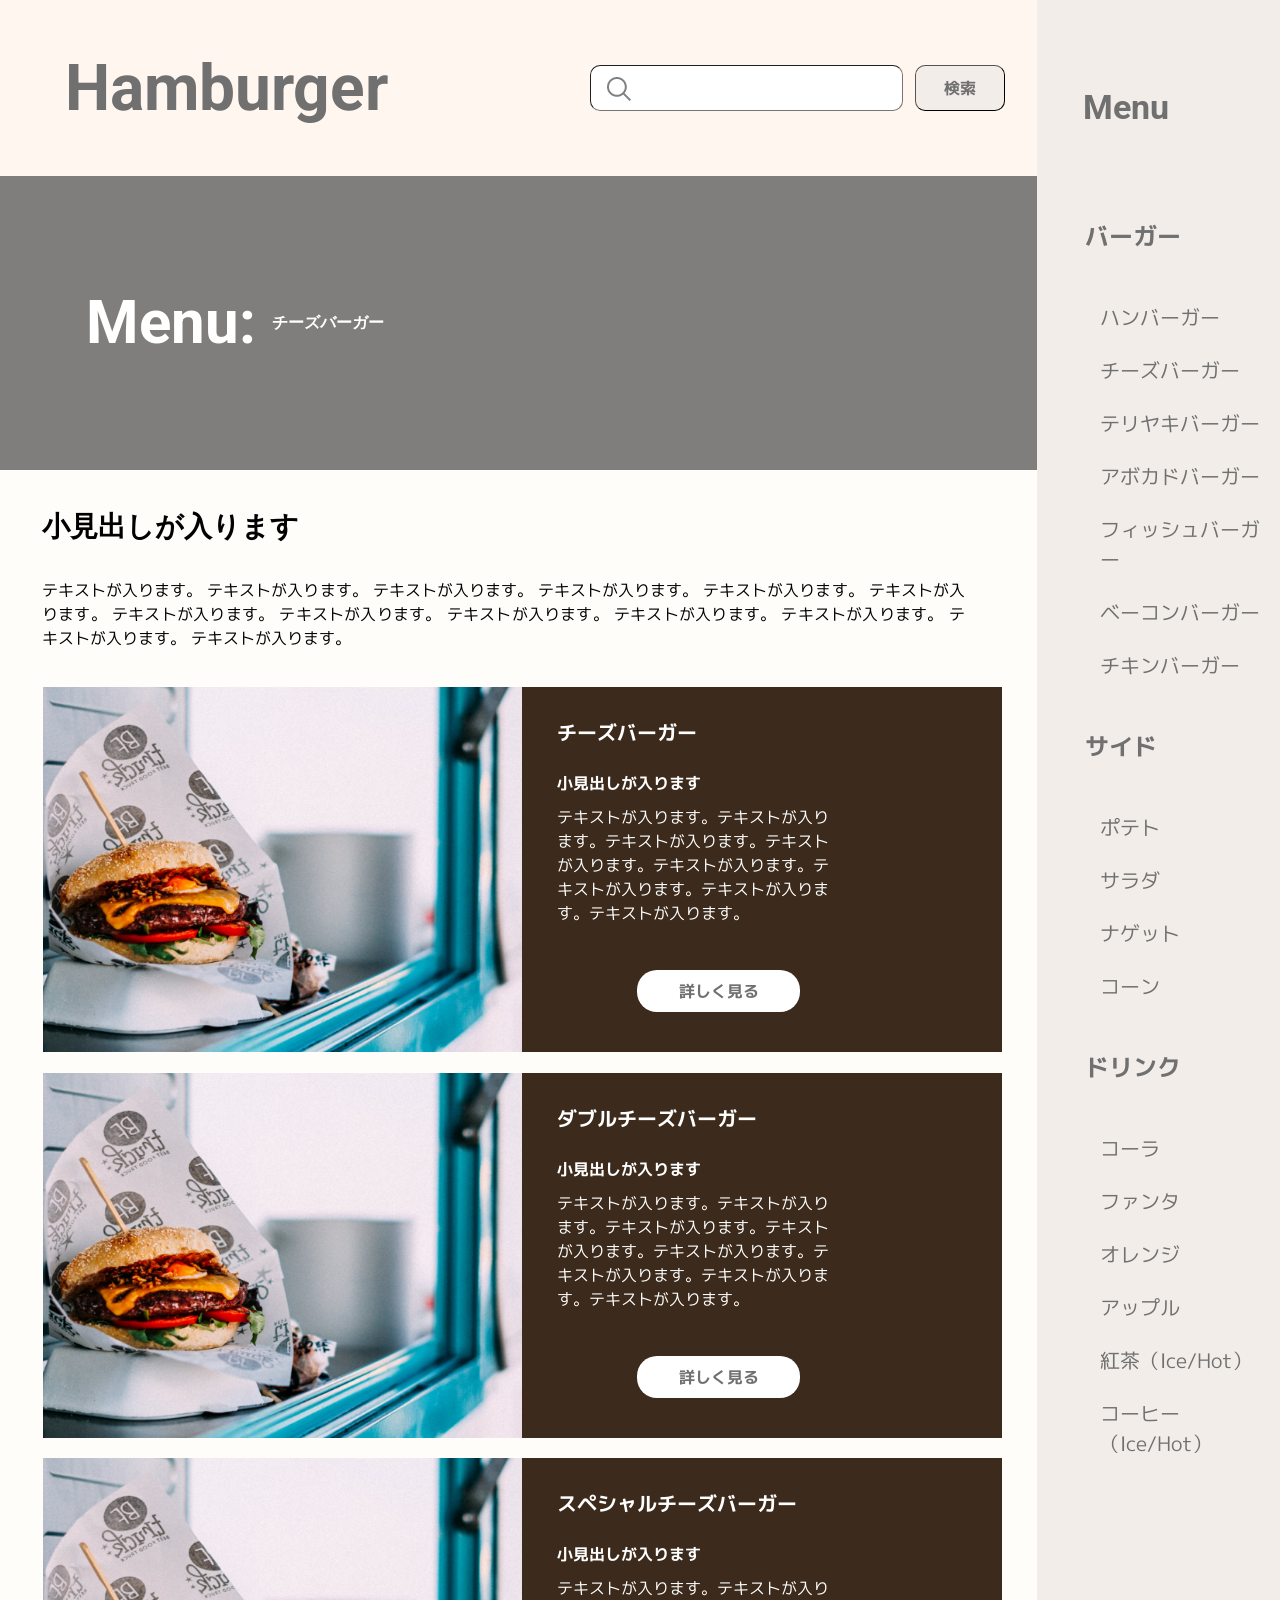
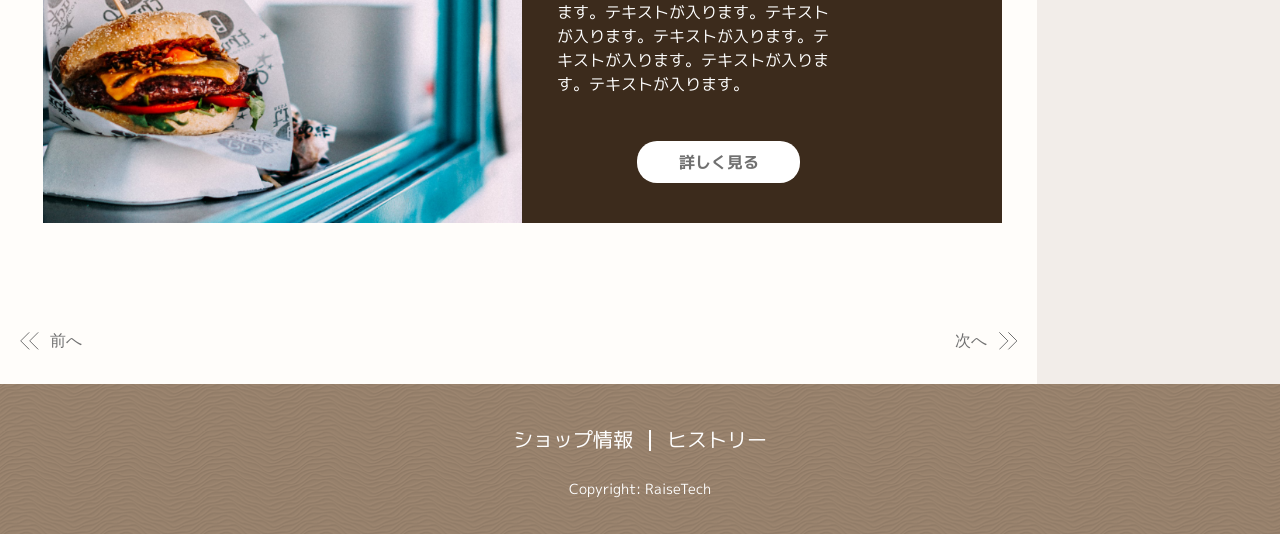
==== commit 4e5e41e4: "archive.htmlの編集（タブレット）" ====
--- a/archive.html
+++ b/archive.html
@@ -140,12 +140,13 @@
 
         <div class="pagination">
           <a class="prev-link" href="#">
-            <p class="c-icon--prev"></p>
-            <p class="c-text--pagination">前へ</p>
+            <div class="c-img--current-page"></div>
+            <div class="c-icon--prev"></div>
+            <div class="c-text--pagination">前へ</div>
           </a>
           <a class="next-link" href="#">
-            <p class="c-icon--next"></p>
-            <p class="c-text--pagination">次へ</p>
+            <div class="c-icon--next"></div>
+            <div class="c-text--pagination">次へ</div>
           </a>
         </div>
 
--- a/css/style.css
+++ b/css/style.css
@@ -85,6 +85,14 @@
   padding-inline-end: 0px;
 }
 
+a:-webkit-any-link {
+  text-decoration: none;
+}
+
+a {
+  color: inherit;
+}
+
 /* border */
 /* font-color */
 *,
@@ -690,11 +698,22 @@
 .p-visual__archive--sentence .c-title--archive {
   margin: 30px 101px 30px 22px;
 }
+@media screen and (min-width: 768px) {
+  .p-visual__archive--sentence .c-title--archive {
+    margin-top: 36px;
+    margin-left: 42px;
+  }
+}
 .p-visual__archive--sentence .c-text--archive {
   height: auto;
   width: 89%;
   text-align: justify;
   margin: 30px 18px 19px 22px;
+}
+@media screen and (min-width: 768px) {
+  .p-visual__archive--sentence .c-text--archive {
+    margin: 25px 35px 37px 42px;
+  }
 }
 .p-visual__archive .pagination {
   display: flex;
@@ -1014,12 +1033,15 @@
   display: flex;
   flex-direction: column;
   margin-right: 18.9px;
+  margin-bottom: 20.9px;
   margin-left: 20px;
-  margin-bottom: 20.9px;
 }
 @media screen and (min-width: 768px) {
   .p-card__menu {
     flex-direction: row;
+    margin-right: 35px;
+    margin-bottom: 20.5px;
+    margin-left: 43px;
   }
 }
 .p-card__menu--image {
@@ -1028,7 +1050,7 @@
 @media screen and (min-width: 768px) {
   .p-card__menu--image {
     object-fit: cover;
-    object-position: 42%;
+    object-position: 40%;
     width: 50%;
   }
 }
@@ -1042,15 +1064,33 @@
 }
 .p-card__menu--caption .c-title--card {
   margin: 31.5px auto 24px 17px;
+}
+@media screen and (min-width: 768px) {
+  .p-card__menu--caption .c-title--card {
+    margin-top: 30px;
+    margin-left: 34.7px;
+  }
 }
 .p-card__menu--caption .c-title--subheading {
   margin-bottom: 10px;
   margin-left: 17px;
+}
+@media screen and (min-width: 768px) {
+  .p-card__menu--caption .c-title--subheading {
+    margin-left: 34.7px;
+  }
 }
 .p-card__menu--caption .c-text--card {
   width: 15.375rem;
   height: auto;
   margin: auto 73.1px 40px 17px;
+}
+@media screen and (min-width: 768px) {
+  .p-card__menu--caption .c-text--card {
+    width: 17.75rem;
+    margin-left: 34.7px;
+    margin-bottom: 45px;
+  }
 }
 .p-card__menu--caption .c-button--archive {
   width: 10.1875rem;
@@ -1059,9 +1099,19 @@
   font-weight: bold;
   margin: auto 93px 43.7px 79.9px;
 }
+@media (min-width: 850px) {
+  .p-card__menu--caption .c-button--archive {
+    margin: auto 99.8px 40px 114.7px;
+  }
+}
 
 .p-card__menu:last-of-type {
   margin-bottom: 60.4px;
+}
+@media screen and (min-width: 768px) {
+  .p-card__menu:last-of-type {
+    margin-bottom: 105.5px;
+  }
 }
 
 .u-background--overlay::after {
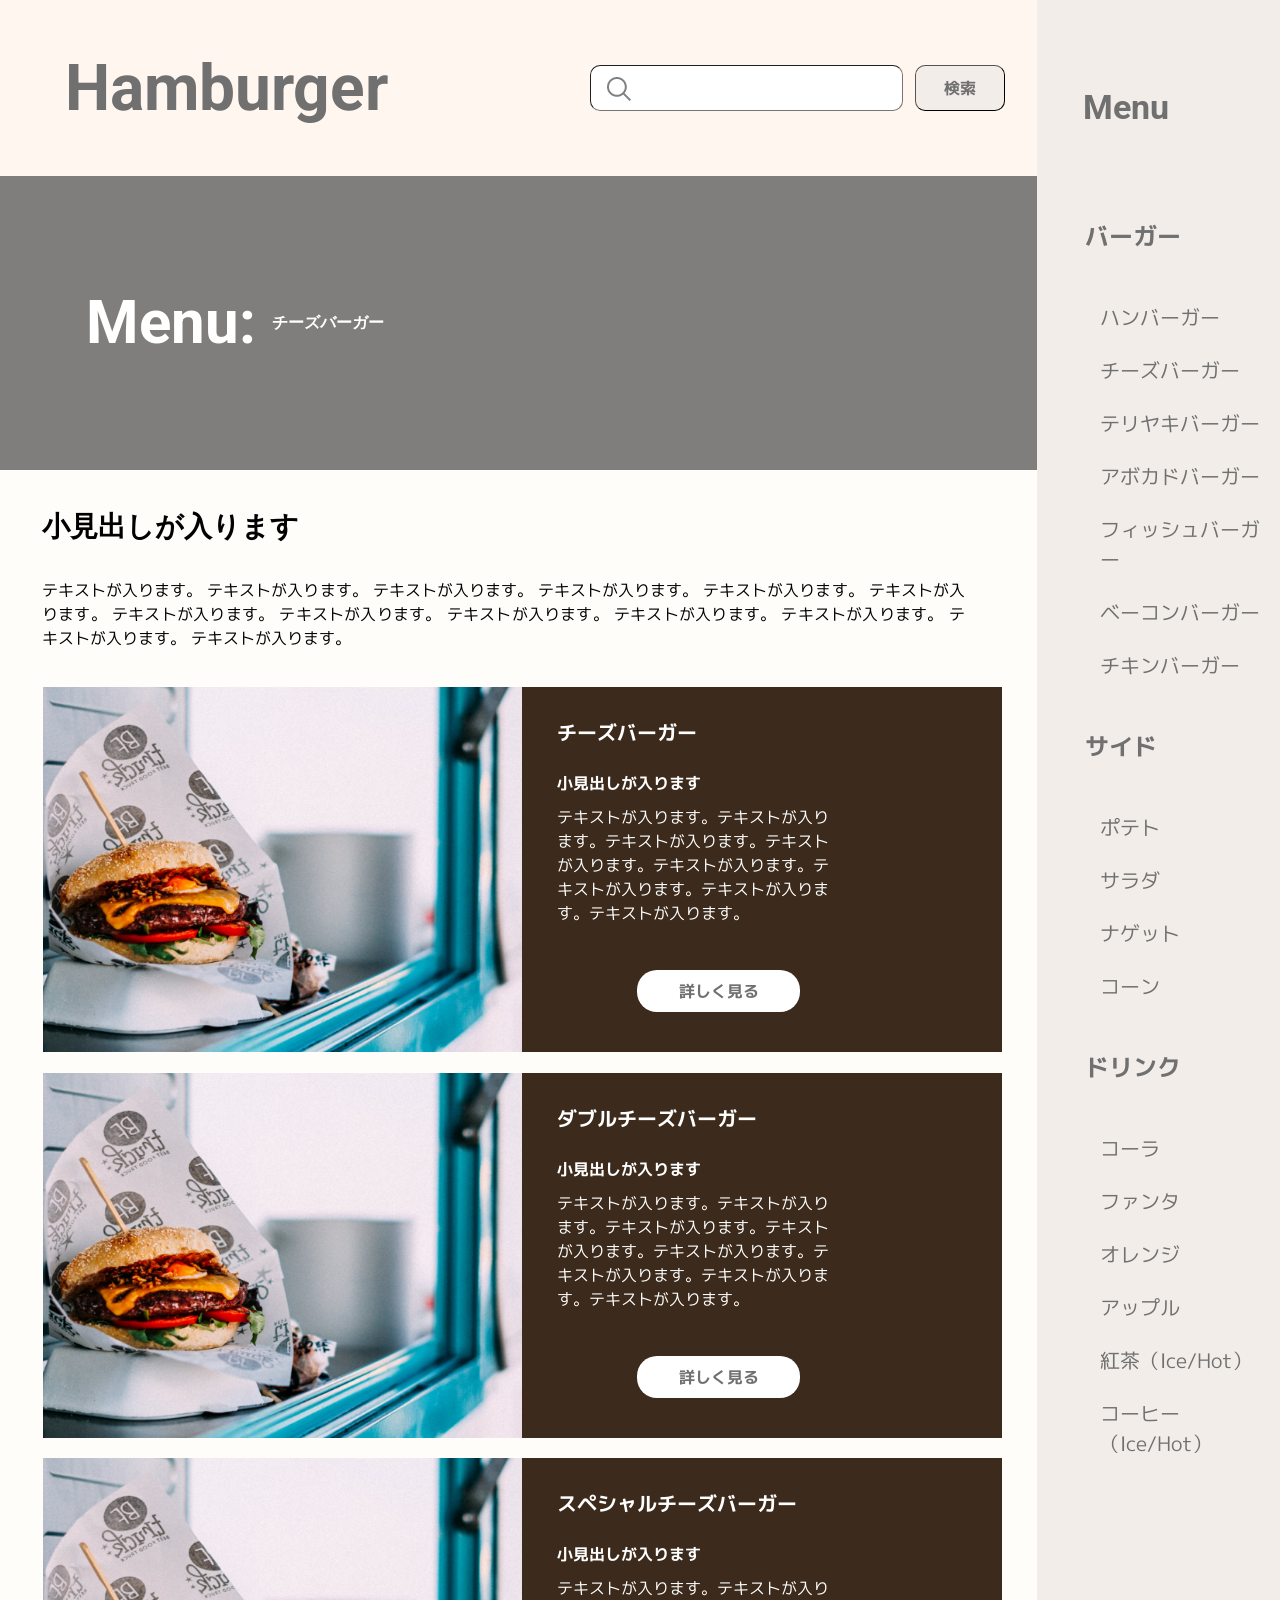
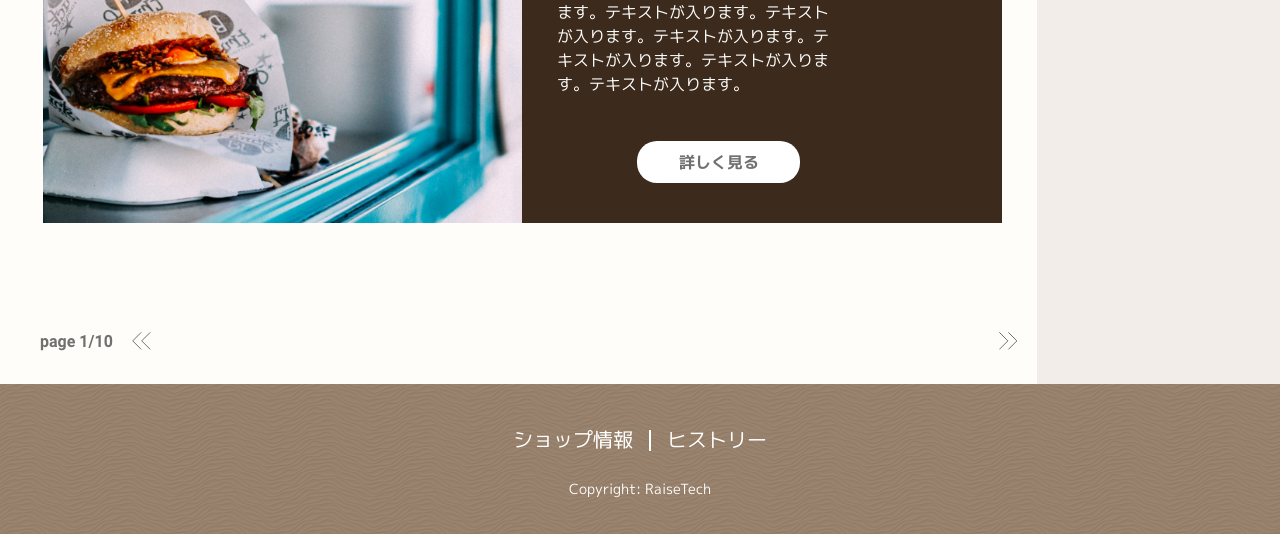
==== commit 398cb88f: "_image.scss内のクラス名変更/各ファイルの該当部分修正" ====
--- a/archive.html
+++ b/archive.html
@@ -42,7 +42,7 @@
     <div class="side-wrapper">
       <aside class="l-sidebar js-trigger">
         <div class="l-sidebar__main">
-          <span class="menu-close js-button is-click"><i class="c-xmark"></i></span>
+          <span class="menu-close js-button is-click"><i class="c-img--xmark"></i></span>
           <h2 class="c-title--sidebar">Menu</h2>
           <h3 class="c-title--sidebar__menu">バーガー</h3>
           <ul class="c-text--sidebar">
@@ -141,11 +141,11 @@
         <div class="pagination">
           <a class="prev-link" href="#">
             <div class="c-img--current-page"></div>
-            <div class="c-icon--prev"></div>
+            <div class="c-img--prev"></div>
             <div class="c-text--pagination">前へ</div>
           </a>
           <a class="next-link" href="#">
-            <div class="c-icon--next"></div>
+            <div class="c-img--next"></div>
             <div class="c-text--pagination">次へ</div>
           </a>
         </div>
--- a/css/style.css
+++ b/css/style.css
@@ -370,7 +370,7 @@
     display: none;
   }
 }
-.side-wrapper .l-sidebar .c-xmark::before {
+.side-wrapper .l-sidebar .c-img--xmark::before {
   display: inline-block;
   color: #707070;
   margin-top: 25px;
@@ -512,21 +512,27 @@
   background-image: url(/images/common/search.png);
   background-repeat: no-repeat;
 }
-
-.c-xmark::before {
+.c-img--current-page {
+  background-image: url(/images/common/page.png);
+  background-repeat: no-repeat;
+}
+@media (max-width: 599px) {
+  .c-img--current-page {
+    display: none;
+  }
+}
+.c-img--xmark::before {
   content: "\f00d";
   font-family: "Font Awesome 5 Free";
   font-weight: 900;
   font-style: normal;
   cursor: pointer;
 }
-
-.c-icon--prev {
+.c-img--prev {
   background-image: url(/images/common/prev.png);
   background-repeat: no-repeat;
 }
-
-.c-icon--next {
+.c-img--next {
   background-image: url(/images/common/next.png);
   background-repeat: no-repeat;
 }
@@ -653,6 +659,11 @@
   font-weight: normal;
   color: #707070;
 }
+@media screen and (min-width: 768px) {
+  .c-text--pagination {
+    visibility: hidden;
+  }
+}
 
 .p-visual__archive--main {
   background-image: url(/images/common/top_01.png);
@@ -726,14 +737,18 @@
   text-decoration: none;
   display: flex;
 }
-.p-visual__archive .pagination .prev-link .c-icon--prev {
+.p-visual__archive .pagination .prev-link .c-img--current-page {
+  width: 7rem;
+  background-position: center;
+}
+.p-visual__archive .pagination .prev-link .c-img--prev {
   background-position: 0px;
   width: 30px;
 }
 .p-visual__archive .pagination > .next-link {
   flex-direction: row-reverse;
 }
-.p-visual__archive .pagination > .next-link .c-icon--next {
+.p-visual__archive .pagination > .next-link .c-img--next {
   background-position: 12px;
   width: 30px;
 }
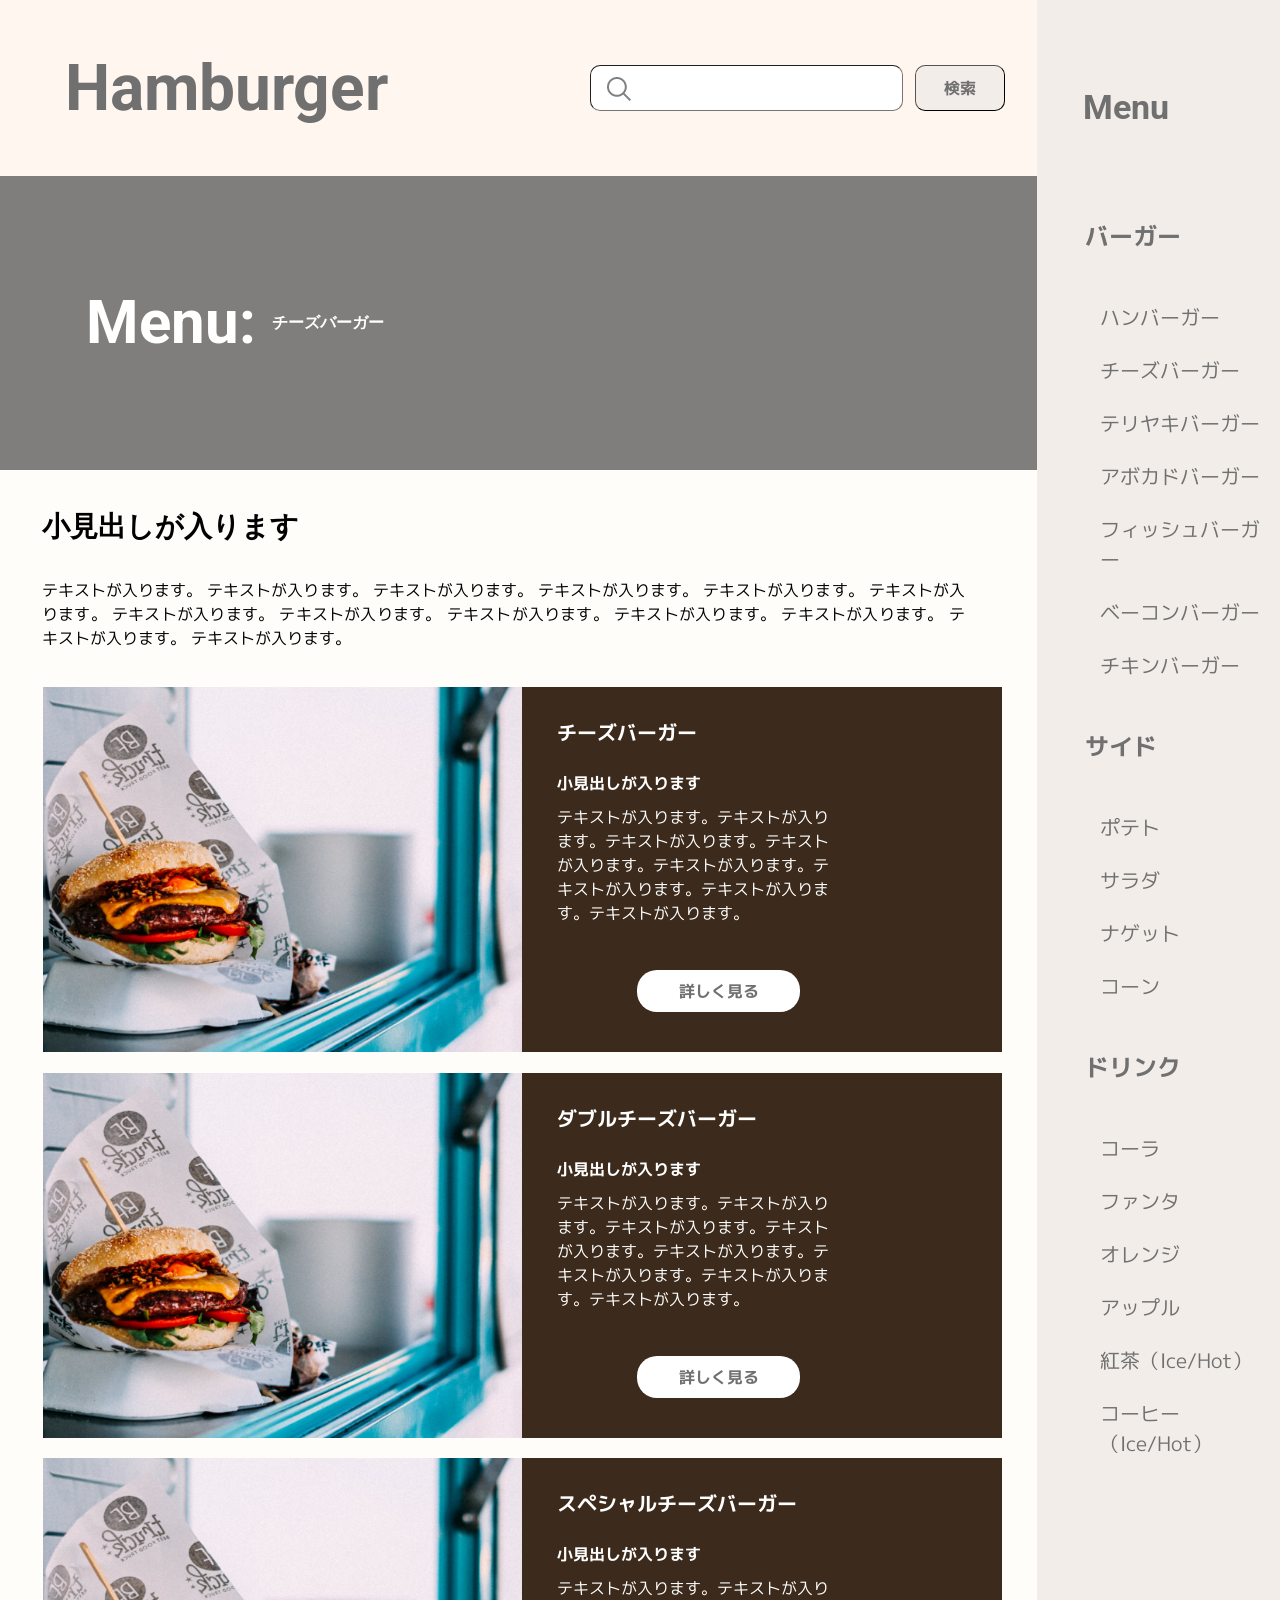
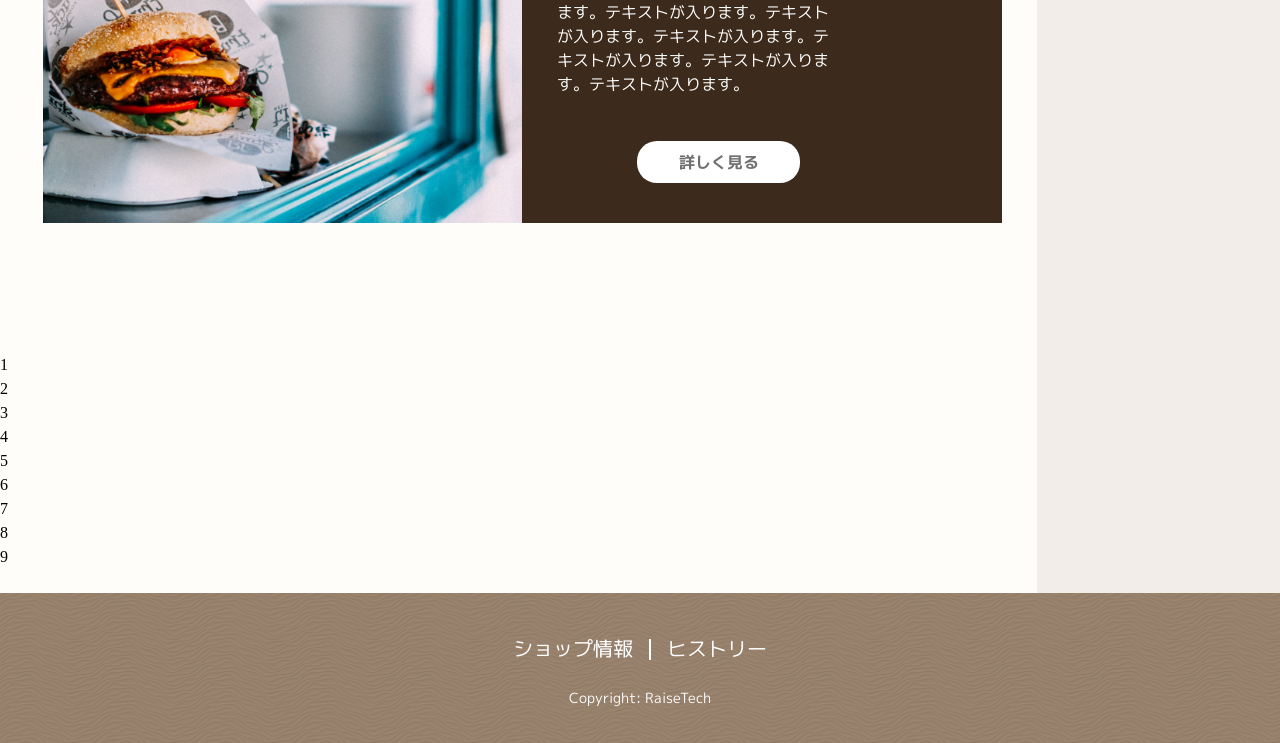
==== commit a1681da0: "archive.htmlの編集（タブレット）" ====
--- a/archive.html
+++ b/archive.html
@@ -138,17 +138,30 @@
           </figure>
         </section>
 
-        <div class="pagination">
+        <section class="p-pagination">
           <a class="prev-link" href="#">
             <div class="c-img--current-page"></div>
             <div class="c-img--prev"></div>
             <div class="c-text--pagination">前へ</div>
           </a>
+          <a class="pagination-link" href="#">
+            <ul class="number-list">
+              <li class="page-number c-border">1</li>
+              <li class="page-number c-border">2</li>
+              <li class="page-number c-border">3</li>
+              <li class="page-number c-border">4</li>
+              <li class="page-number c-border">5</li>
+              <li class="page-number c-border">6</li>
+              <li class="page-number c-border">7</li>
+              <li class="page-number c-border">8</li>
+              <li class="page-number c-border">9</li>
+            </ul>
+          </a>
           <a class="next-link" href="#">
             <div class="c-img--next"></div>
             <div class="c-text--pagination">次へ</div>
           </a>
-        </div>
+        </section>
 
       </article>
     </main>
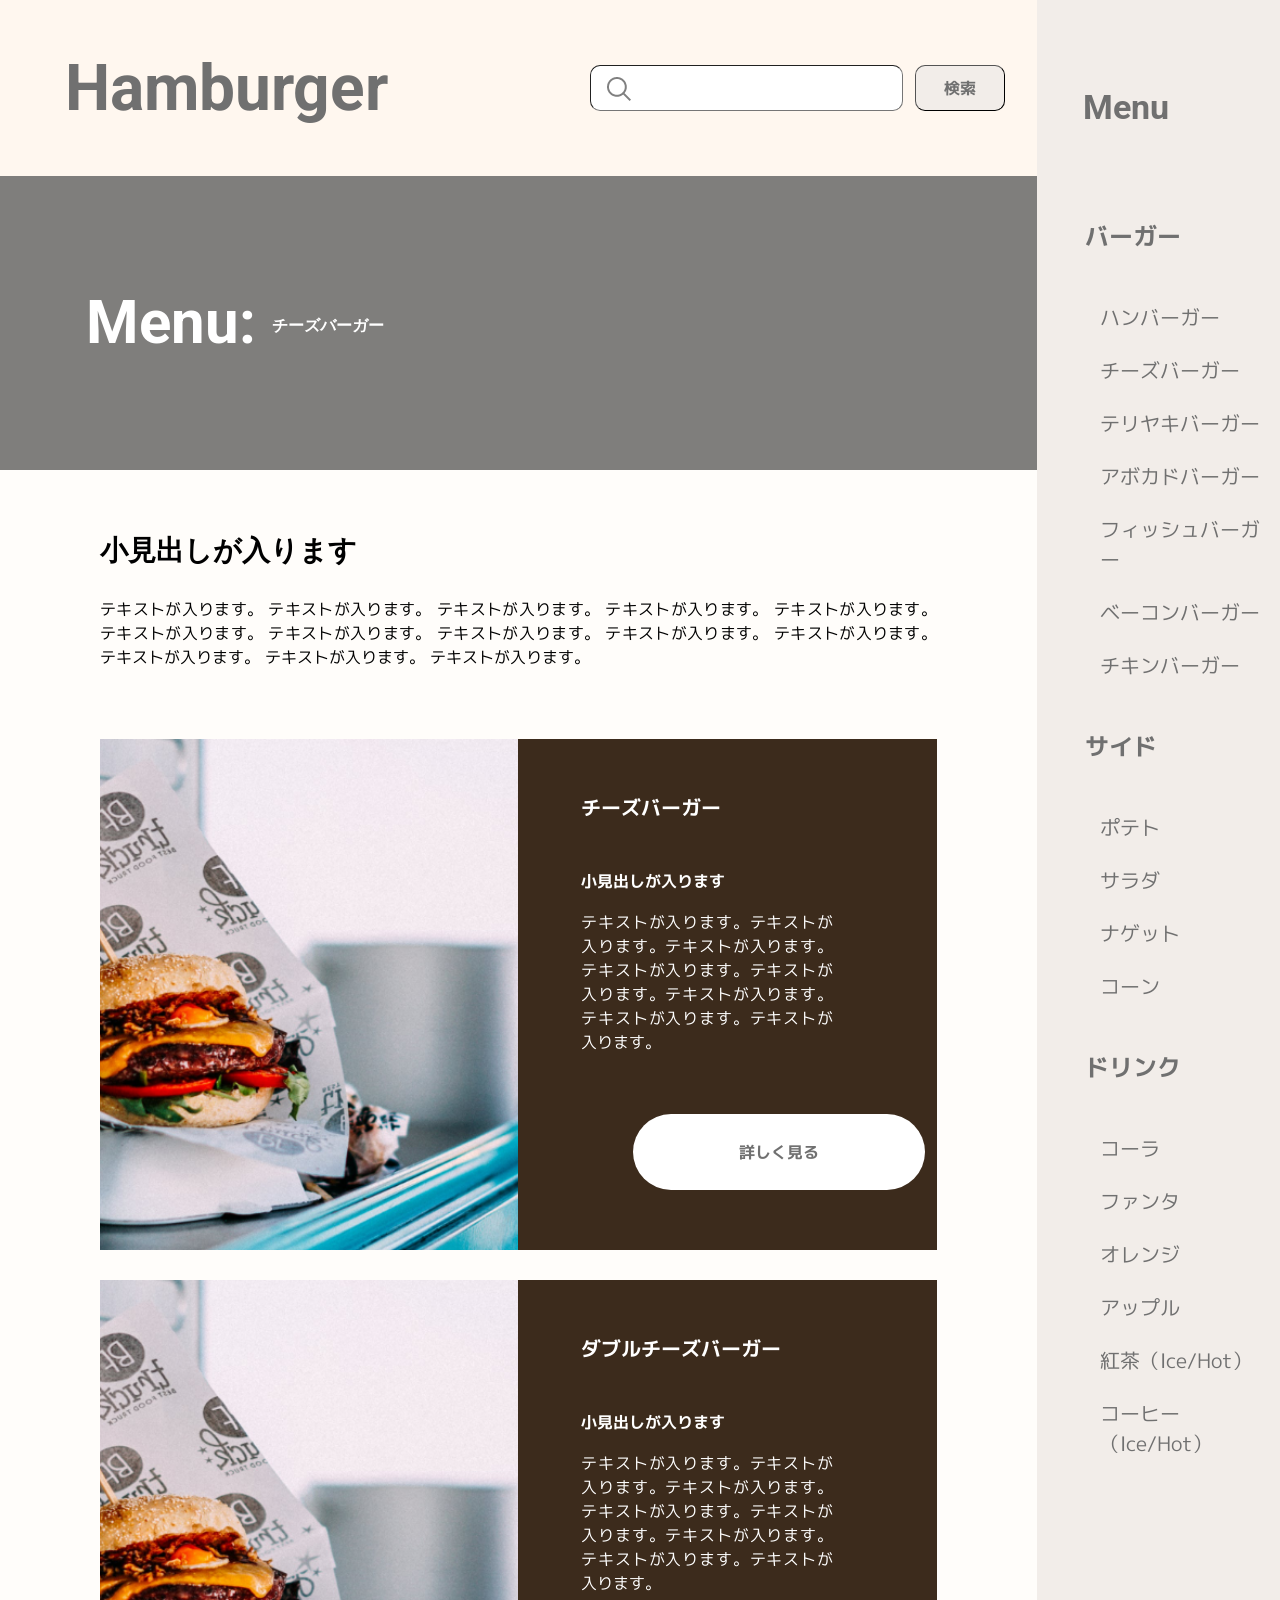
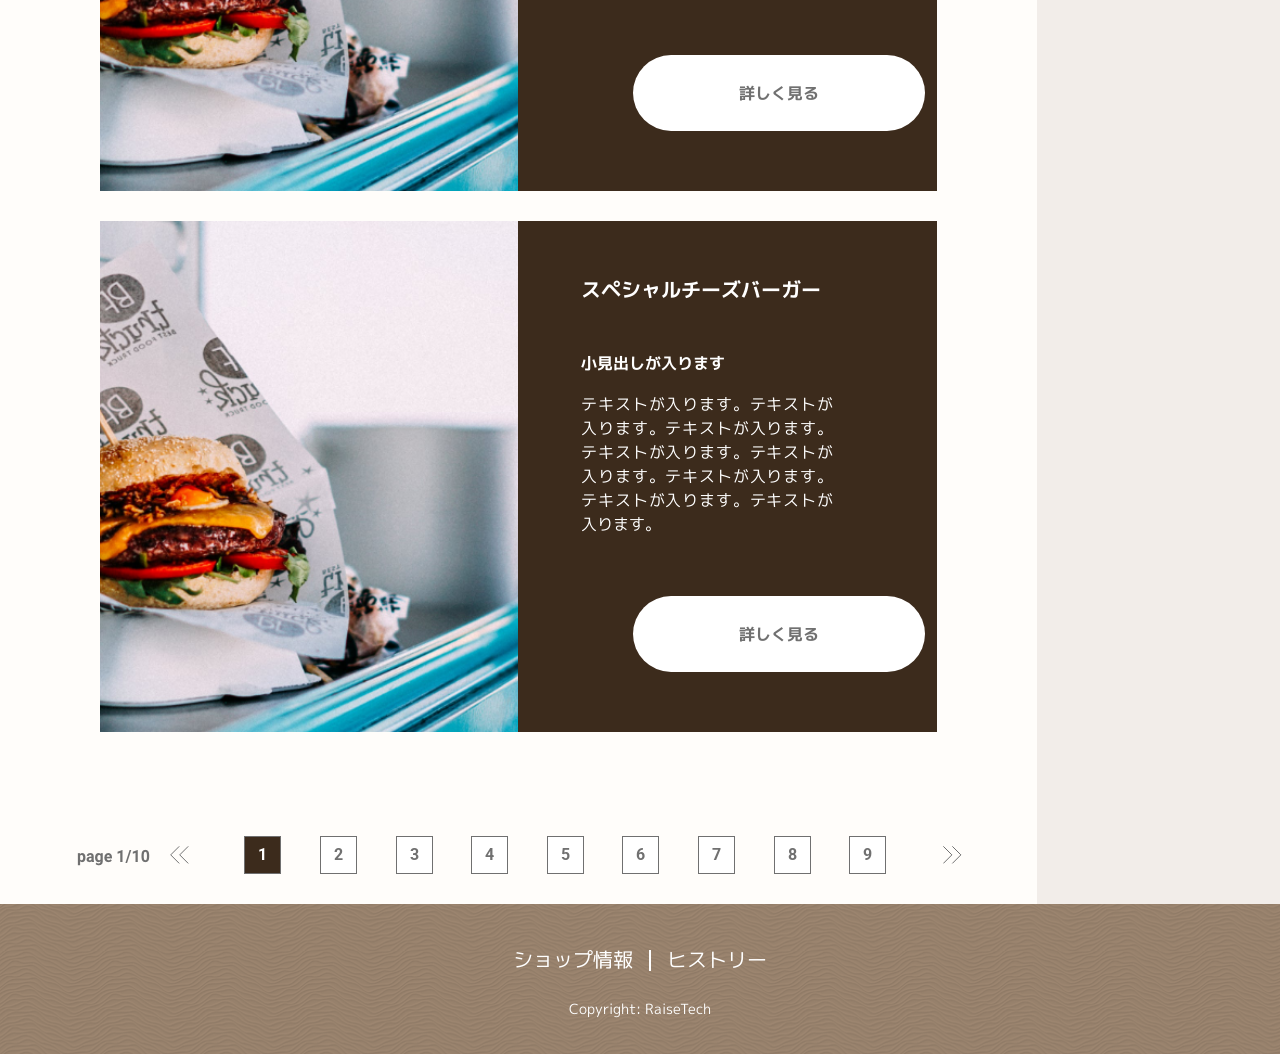
==== commit e5b7d621: "archive.htmlの編集" ====
--- a/archive.html
+++ b/archive.html
@@ -132,7 +132,8 @@
               <h2 class="c-title--card c-font-family--mplus1">スペシャルチーズバーガー</h2>
               <h3 class="c-title--subheading c-font-family--mplus1">小見出しが入ります</h3>
               <p class="c-text--card c-font-family--mplus1">
-                テキストが入ります。テキストが入ります。テキストが入ります。テキストが入ります。テキストが入ります。テキストが入ります。テキストが入ります。テキストが入ります。</p>
+                テキストが入ります。テキストが入ります。テキストが入ります。テキストが入ります。テキストが入ります。テキストが入ります。テキストが入ります。テキストが入ります。
+              </p>
               <a href="#"><button class="c-button--archive c-font-family--mplus1">詳しく見る</button></a>
             </figcaption>
           </figure>
--- a/css/style.css
+++ b/css/style.css
@@ -659,10 +659,9 @@
   font-weight: normal;
   color: #707070;
 }
-@media screen and (min-width: 768px) {
-  .c-text--pagination {
-    visibility: hidden;
-  }
+
+.c-border {
+  border: solid 1px #707070;
 }
 
 .p-visual__archive--main {
@@ -706,6 +705,11 @@
     bottom: 0;
   }
 }
+@media screen and (min-width: 768px) {
+  .p-visual__archive--main .c-title--under-text::after {
+    bottom: -3px;
+  }
+}
 .p-visual__archive--sentence .c-title--archive {
   margin: 30px 101px 30px 22px;
 }
@@ -713,6 +717,11 @@
   .p-visual__archive--sentence .c-title--archive {
     margin-top: 36px;
     margin-left: 42px;
+  }
+}
+@media screen and (min-width: 1025px) {
+  .p-visual__archive--sentence .c-title--archive {
+    margin: 60px auto 25px 100px;
   }
 }
 .p-visual__archive--sentence .c-text--archive {
@@ -726,31 +735,11 @@
     margin: 25px 35px 37px 42px;
   }
 }
-.p-visual__archive .pagination {
-  display: flex;
-  justify-content: space-between;
-  margin: auto 20px;
-  margin-bottom: 31px;
-}
-.p-visual__archive .pagination .prev-link,
-.p-visual__archive .pagination .next-link {
-  text-decoration: none;
-  display: flex;
-}
-.p-visual__archive .pagination .prev-link .c-img--current-page {
-  width: 7rem;
-  background-position: center;
-}
-.p-visual__archive .pagination .prev-link .c-img--prev {
-  background-position: 0px;
-  width: 30px;
-}
-.p-visual__archive .pagination > .next-link {
-  flex-direction: row-reverse;
-}
-.p-visual__archive .pagination > .next-link .c-img--next {
-  background-position: 12px;
-  width: 30px;
+@media screen and (min-width: 1025px) {
+  .p-visual__archive--sentence .c-text--archive {
+    width: auto;
+    margin: auto 100px 70px;
+  }
 }
 .p-visual--main {
   background-image: url(/images/front/main-visual-pc.png);
@@ -1059,6 +1048,11 @@
     margin-left: 43px;
   }
 }
+@media screen and (min-width: 1025px) {
+  .p-card__menu {
+    margin: auto 100px 30px;
+  }
+}
 .p-card__menu--image {
   min-height: 14.375rem;
 }
@@ -1086,6 +1080,13 @@
     margin-left: 34.7px;
   }
 }
+@media screen and (min-width: 1025px) {
+  .p-card__menu--caption .c-title--card {
+    margin-top: 53px;
+    margin-left: 63px;
+    margin-bottom: 47px;
+  }
+}
 .p-card__menu--caption .c-title--subheading {
   margin-bottom: 10px;
   margin-left: 17px;
@@ -1093,6 +1094,12 @@
 @media screen and (min-width: 768px) {
   .p-card__menu--caption .c-title--subheading {
     margin-left: 34.7px;
+  }
+}
+@media screen and (min-width: 1025px) {
+  .p-card__menu--caption .c-title--subheading {
+    margin-left: 63px;
+    margin-bottom: 17px;
   }
 }
 .p-card__menu--caption .c-text--card {
@@ -1105,6 +1112,15 @@
     width: 17.75rem;
     margin-left: 34.7px;
     margin-bottom: 45px;
+  }
+}
+@media screen and (min-width: 1025px) {
+  .p-card__menu--caption .c-text--card {
+    width: auto;
+    margin-left: 63px;
+    margin-right: 104px;
+    margin-bottom: 60px;
+    text-align: justify;
   }
 }
 .p-card__menu--caption .c-button--archive {
@@ -1119,6 +1135,14 @@
     margin: auto 99.8px 40px 114.7px;
   }
 }
+@media screen and (min-width: 1025px) {
+  .p-card__menu--caption .c-button--archive {
+    width: 18.25rem;
+    height: 4.75rem;
+    border-radius: 40px;
+    margin-bottom: 60px;
+  }
+}
 
 .p-card__menu:last-of-type {
   margin-bottom: 60.4px;
@@ -1127,6 +1151,78 @@
   .p-card__menu:last-of-type {
     margin-bottom: 105.5px;
   }
+}
+
+.p-pagination {
+  display: flex;
+  justify-content: space-between;
+  align-items: center;
+  height: 2.1875rem;
+  width: 89vw;
+  margin: auto;
+  margin-bottom: 31px;
+}
+@media screen and (min-width: 768px) {
+  .p-pagination {
+    justify-content: space-around;
+    width: 72vw;
+    margin: 0 auto;
+    margin-bottom: 31px;
+  }
+}
+.p-pagination .prev-link,
+.p-pagination .next-link {
+  text-decoration: none;
+  display: flex;
+}
+.p-pagination .prev-link .c-img--current-page {
+  width: 7rem;
+  background-position: center;
+}
+@media (max-width: 767px) {
+  .p-pagination .prev-link .c-img--current-page {
+    display: none;
+  }
+}
+.p-pagination .prev-link .c-img--prev {
+  background-position: 0px;
+  width: 30px;
+}
+@media screen and (min-width: 768px) {
+  .p-pagination .c-text--pagination {
+    visibility: hidden;
+  }
+}
+@media (max-width: 767px) {
+  .p-pagination .pagination-link {
+    display: none;
+  }
+}
+.p-pagination .pagination-link .number-list {
+  width: 52vw;
+  display: flex;
+  justify-content: space-around;
+  align-items: center;
+  gap: 15px;
+}
+.p-pagination .pagination-link .number-list .page-number:first-of-type {
+  color: #ffffff;
+  background-color: #3c2b1c;
+}
+.p-pagination .pagination-link .number-list .page-number {
+  color: #707070;
+  background-color: #fff;
+  font-size: 16px;
+  font-family: "Roboto", sans-serif;
+  font-weight: bold;
+  padding: 6px 13px;
+}
+.p-pagination > .next-link {
+  flex-direction: row-reverse;
+}
+.p-pagination > .next-link .c-img--next {
+  background-position: 12px;
+  width: 3rem;
 }
 
 .u-background--overlay::after {
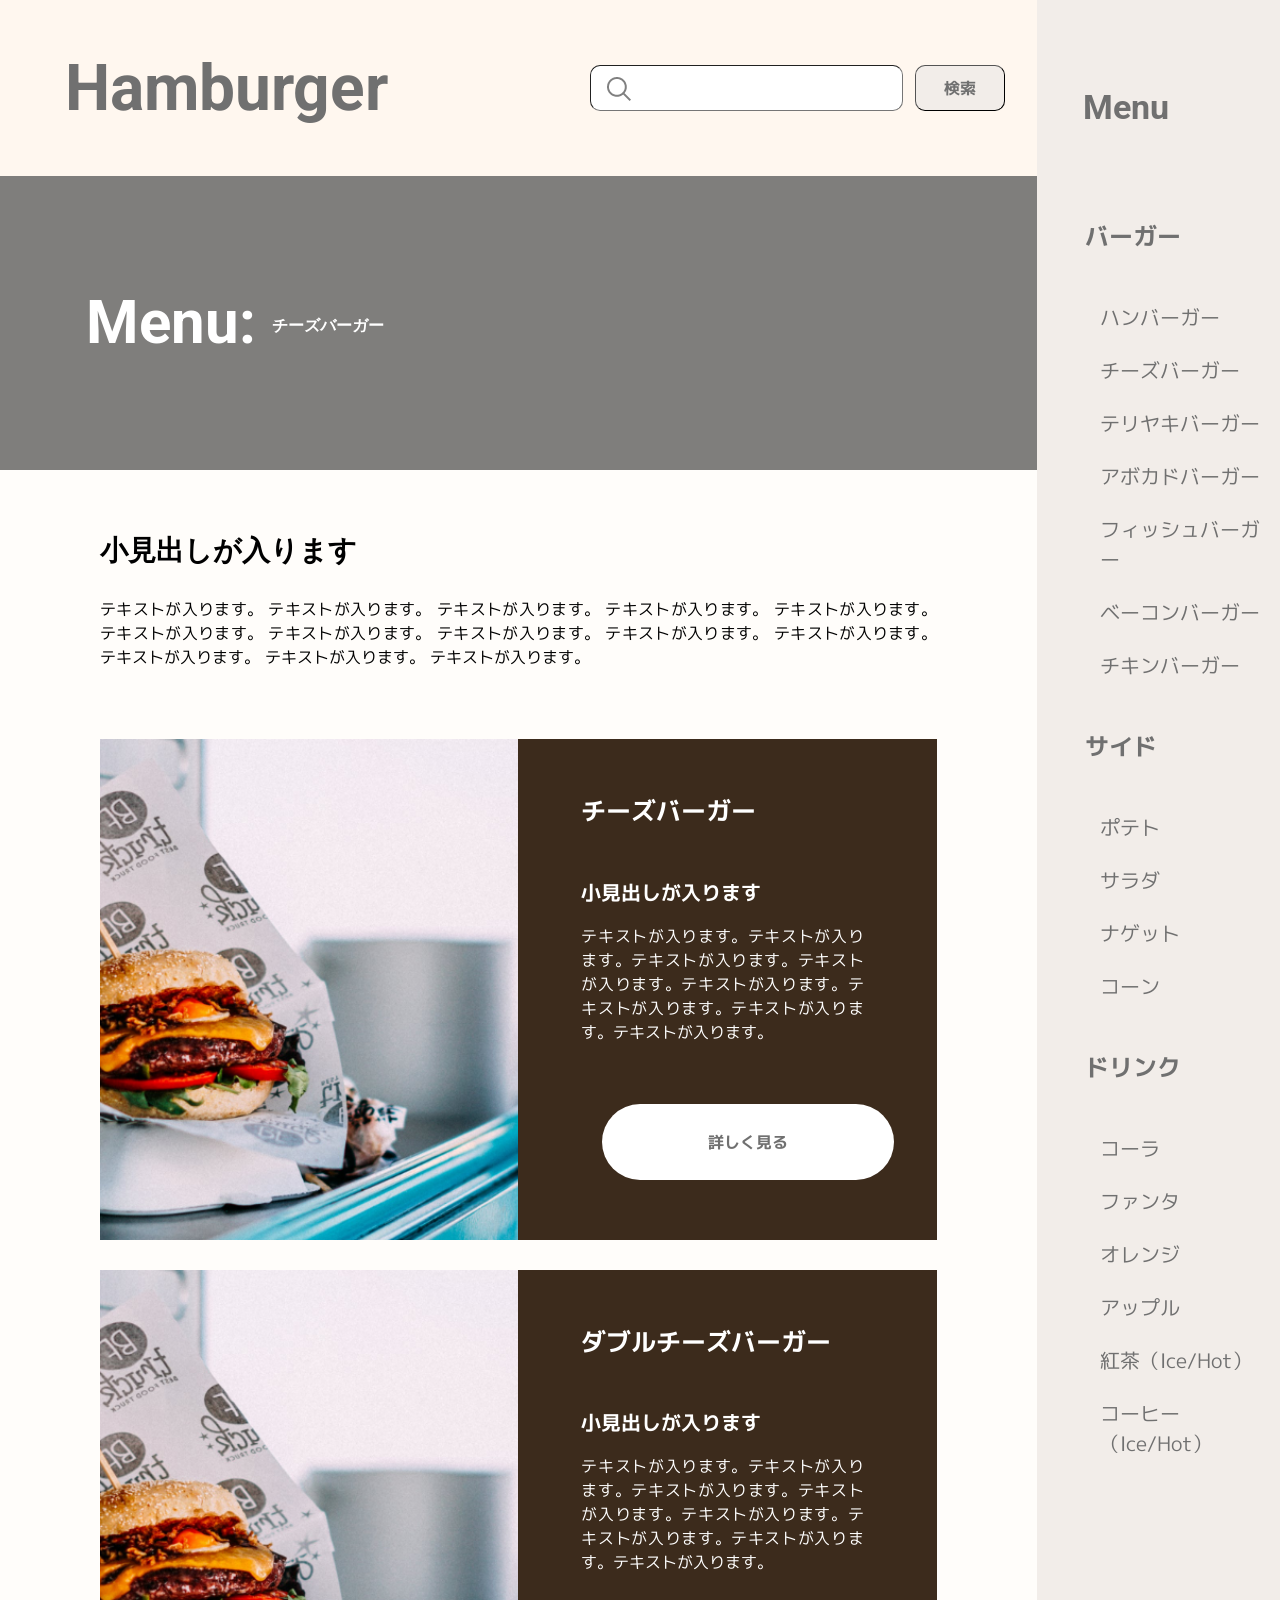
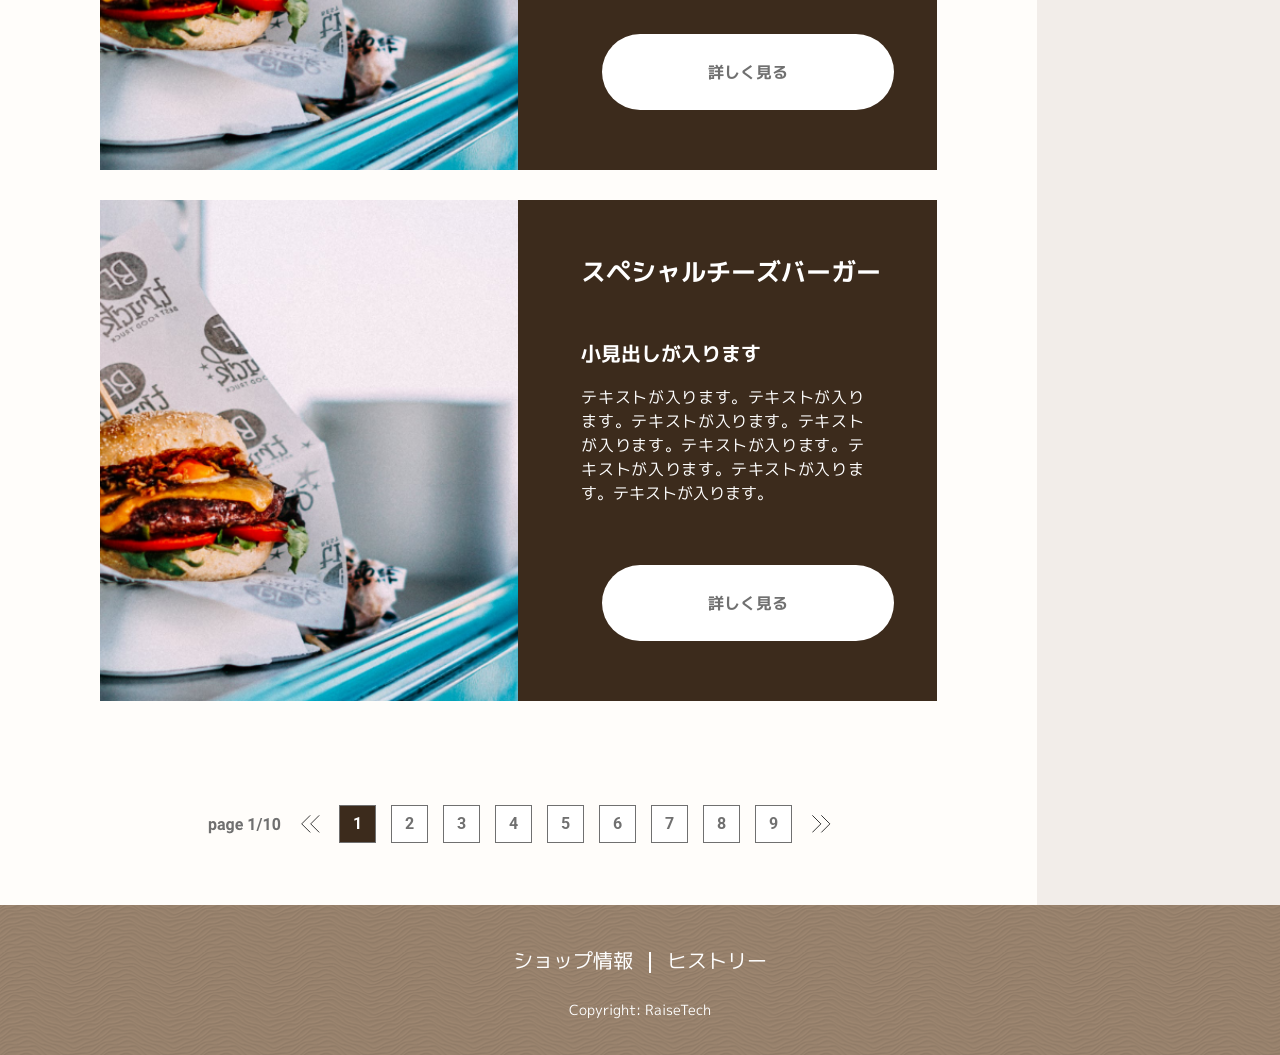
==== commit 8c4cde65: "archive.htmlの編集" ====
--- a/archive.html
+++ b/archive.html
@@ -122,7 +122,7 @@
               <h3 class="c-title--subheading c-font-family--mplus1">小見出しが入ります</h3>
               <p class="c-text--card c-font-family--mplus1">
                 テキストが入ります。テキストが入ります。テキストが入ります。テキストが入ります。テキストが入ります。テキストが入ります。テキストが入ります。テキストが入ります。</p>
-              <a href="#"><button class="c-button--archive c-font-family--mplus1">詳しく見る</button></a>
+              <button class="c-button--archive c-font-family--mplus1"><a href="#">詳しく見る</a></button>
             </figcaption>
           </figure>
 
@@ -134,7 +134,7 @@
               <p class="c-text--card c-font-family--mplus1">
                 テキストが入ります。テキストが入ります。テキストが入ります。テキストが入ります。テキストが入ります。テキストが入ります。テキストが入ります。テキストが入ります。
               </p>
-              <a href="#"><button class="c-button--archive c-font-family--mplus1">詳しく見る</button></a>
+              <button class="c-button--archive c-font-family--mplus1"><a href="#">詳しく見る</a></button>
             </figcaption>
           </figure>
         </section>
--- a/css/style.css
+++ b/css/style.css
@@ -1048,7 +1048,7 @@
     margin-left: 43px;
   }
 }
-@media screen and (min-width: 1025px) {
+@media (min-width: 1280px) {
   .p-card__menu {
     margin: auto 100px 30px;
   }
@@ -1080,8 +1080,9 @@
     margin-left: 34.7px;
   }
 }
-@media screen and (min-width: 1025px) {
+@media (min-width: 1280px) {
   .p-card__menu--caption .c-title--card {
+    font-size: 25px;
     margin-top: 53px;
     margin-left: 63px;
     margin-bottom: 47px;
@@ -1096,8 +1097,9 @@
     margin-left: 34.7px;
   }
 }
-@media screen and (min-width: 1025px) {
+@media (min-width: 1280px) {
   .p-card__menu--caption .c-title--subheading {
+    font-size: 20px;
     margin-left: 63px;
     margin-bottom: 17px;
   }
@@ -1116,9 +1118,13 @@
 }
 @media screen and (min-width: 1025px) {
   .p-card__menu--caption .c-text--card {
+    width: 22rem;
+  }
+}
+@media (min-width: 1280px) {
+  .p-card__menu--caption .c-text--card {
     width: auto;
     margin-left: 63px;
-    margin-right: 104px;
     margin-bottom: 60px;
     text-align: justify;
   }
@@ -1135,11 +1141,13 @@
     margin: auto 99.8px 40px 114.7px;
   }
 }
-@media screen and (min-width: 1025px) {
+@media (min-width: 1280px) {
   .p-card__menu--caption .c-button--archive {
     width: 18.25rem;
     height: 4.75rem;
     border-radius: 40px;
+    margin: 0;
+    margin-left: 20%;
     margin-bottom: 60px;
   }
 }
@@ -1164,10 +1172,15 @@
 }
 @media screen and (min-width: 768px) {
   .p-pagination {
-    justify-content: space-around;
+    justify-content: center;
     width: 72vw;
     margin: 0 auto;
-    margin-bottom: 31px;
+    margin-bottom: 30px;
+  }
+}
+@media screen and (min-width: 1025px) {
+  .p-pagination {
+    margin-bottom: 64px;
   }
 }
 .p-pagination .prev-link,
@@ -1187,10 +1200,12 @@
 .p-pagination .prev-link .c-img--prev {
   background-position: 0px;
   width: 30px;
+  filter: brightness(0.5);
 }
 @media screen and (min-width: 768px) {
   .p-pagination .c-text--pagination {
     visibility: hidden;
+    width: 0;
   }
 }
 @media (max-width: 767px) {
@@ -1199,11 +1214,10 @@
   }
 }
 .p-pagination .pagination-link .number-list {
-  width: 52vw;
-  display: flex;
-  justify-content: space-around;
+  display: flex;
   align-items: center;
   gap: 15px;
+  margin: 0 8px;
 }
 .p-pagination .pagination-link .number-list .page-number:first-of-type {
   color: #ffffff;
@@ -1223,6 +1237,7 @@
 .p-pagination > .next-link .c-img--next {
   background-position: 12px;
   width: 3rem;
+  filter: brightness(0.5);
 }
 
 .u-background--overlay::after {
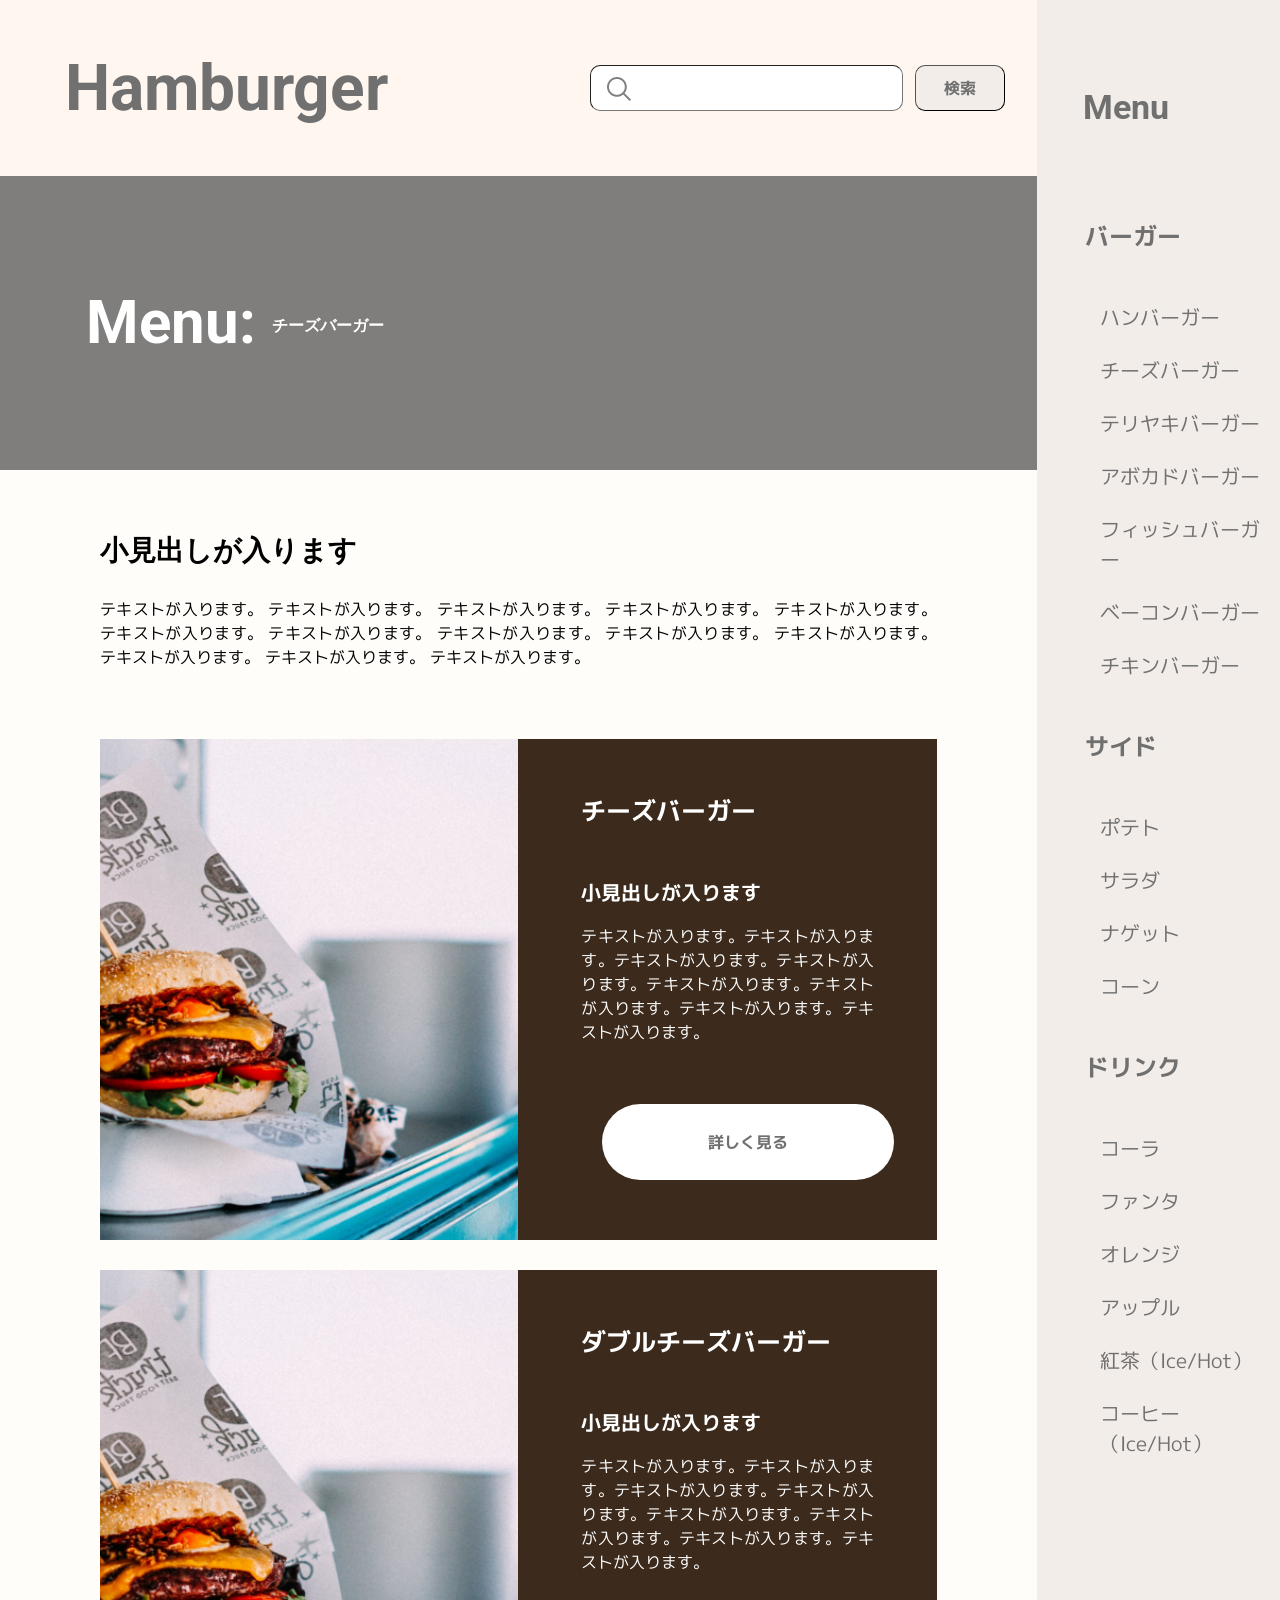
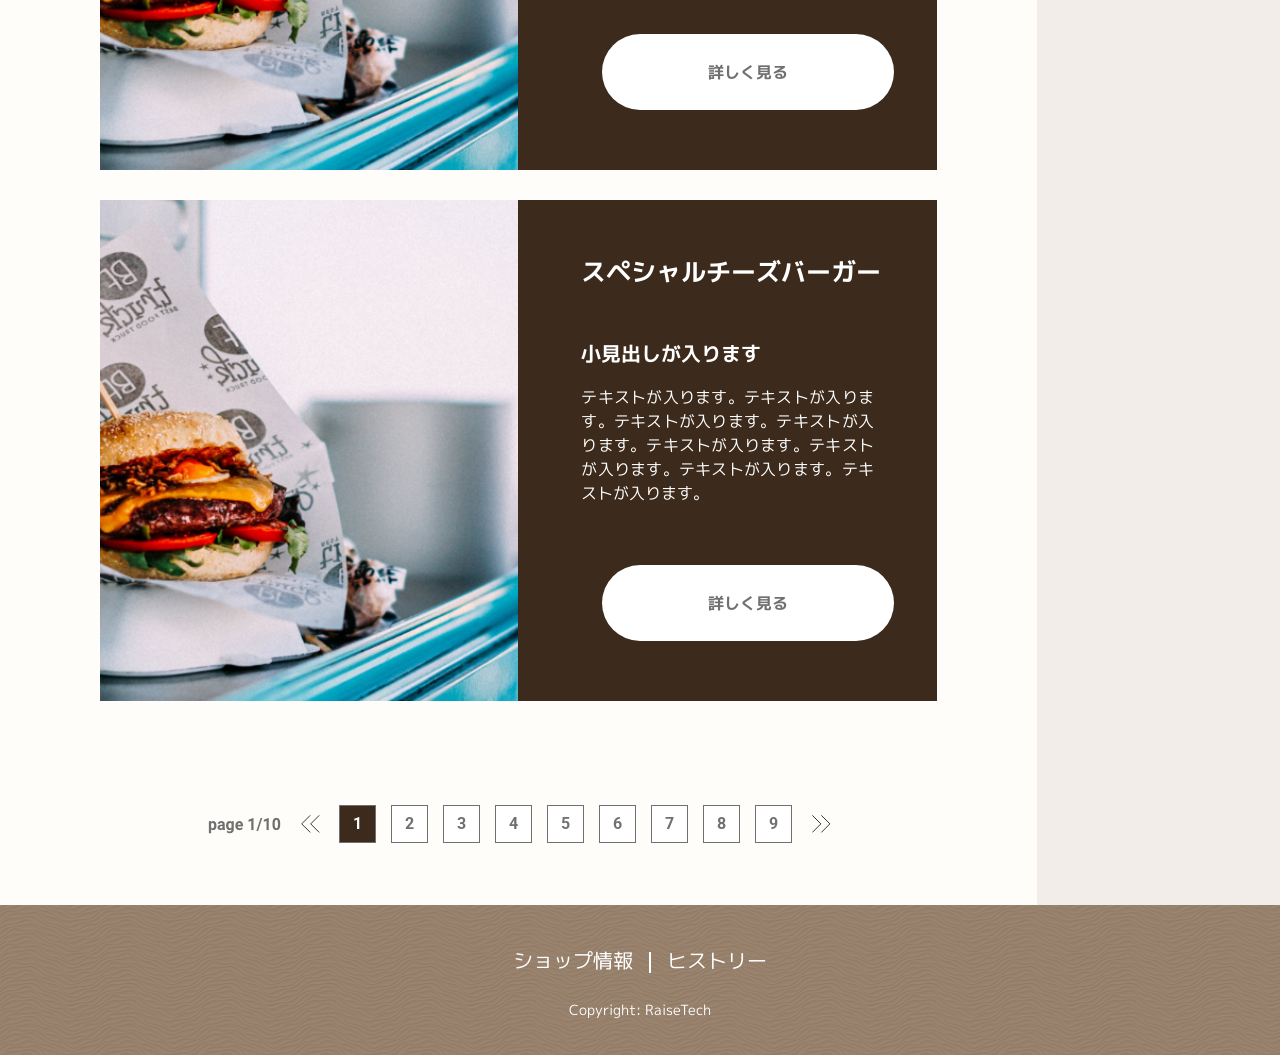
==== commit 17119231: "archive.htmlの修正" ====
--- a/archive.html
+++ b/archive.html
@@ -19,7 +19,7 @@
 </head>
 
 <body>
-  <article class="wrapper u-background--overlay">
+  <article class="wrapper u-background--overlay js-toggle">
     <header class="l-header c-background-color--base">
       <div class="l-header__top">
         <h1 class="l-header__top__logo c-font-color--base c-font-family--robot c-font-weight--bold">
@@ -39,9 +39,9 @@
       </div>
     </header>
 
-    <div class="side-wrapper">
-      <aside class="l-sidebar js-trigger">
-        <div class="l-sidebar__main">
+    <article class="side-wrapper">
+      <aside class="l-sidebar p-sideMenu">
+        <div class="l-sidebar__main p-sideMenu__main js-toggle">
           <span class="menu-close js-button is-click"><i class="c-img--xmark"></i></span>
           <h2 class="c-title--sidebar">Menu</h2>
           <h3 class="c-title--sidebar__menu">バーガー</h3>
@@ -72,7 +72,7 @@
           </ul>
         </div>
       </aside>
-    </div>
+    </article>
 
     <main class="l-main">
       <article class="p-visual__archive">
--- a/css/style.css
+++ b/css/style.css
@@ -205,7 +205,7 @@
 }
 .l-header__top__logo {
   font-size: 40px;
-  margin: 40px 0 38px 86px;
+  margin: 40px 0 38px auto;
 }
 @media screen and (min-width: 600px) {
   .l-header__top__logo {
@@ -275,6 +275,12 @@
     padding-left: 86px;
   }
 }
+.l-main .p-visual__single--main {
+  grid-area: mainTop;
+}
+.l-main .p-visual__single--main .c-title--main {
+  padding: 91px 39px 91px 26px;
+}
 .l-main .p-visual--sub {
   list-style: none;
   width: 100%;
@@ -350,27 +356,27 @@
     position: inherit;
   }
 }
-.side-wrapper .l-sidebar {
+.side-wrapper .p-sideMenu {
   display: flex;
   justify-content: flex-end;
   height: 100vh;
 }
 @media screen and (min-width: 1025px) {
-  .side-wrapper .l-sidebar {
+  .side-wrapper .p-sideMenu {
     height: auto;
   }
 }
-.side-wrapper .l-sidebar .menu-close {
+.side-wrapper .p-sideMenu .menu-close {
   display: flex;
   justify-content: flex-end;
   line-height: normal;
 }
 @media screen and (min-width: 1025px) {
-  .side-wrapper .l-sidebar .menu-close {
+  .side-wrapper .p-sideMenu .menu-close {
     display: none;
   }
 }
-.side-wrapper .l-sidebar .c-img--xmark::before {
+.side-wrapper .p-sideMenu .c-img--xmark::before {
   display: inline-block;
   color: #707070;
   margin-top: 25px;
@@ -380,24 +386,24 @@
   -webkit-font-smoothing: antialiased;
   -webkit-text-stroke-color: #f2ede9;
 }
-.side-wrapper .l-sidebar__main {
+.side-wrapper .p-sideMenu__main {
   width: 0;
   height: 100%;
   overflow: scroll;
   background: linear-gradient(to right, rgba(95, 93, 91, 0) 0%, rgba(95, 93, 91, 0) 12.5%, #f2ede9 12.5%, #f2ede9 100%);
 }
-.side-wrapper .l-sidebar__main.is-open {
+.side-wrapper .p-sideMenu__main.is-open {
   width: 100vw;
   transition: 0.5s;
 }
 @media screen and (min-width: 768px) {
-  .side-wrapper .l-sidebar__main {
+  .side-wrapper .p-sideMenu__main {
     width: 0;
     background: linear-gradient(to right, rgba(95, 93, 91, 0) 0%, rgba(95, 93, 91, 0) 56%, #f2ede9 56%, #f2ede9 100%);
   }
 }
 @media screen and (min-width: 1025px) {
-  .side-wrapper .l-sidebar__main {
+  .side-wrapper .p-sideMenu__main {
     width: 19vw;
     background: inherit;
     overflow-x: hidden;
@@ -406,41 +412,41 @@
     transition-duration: 0s;
   }
 }
-.side-wrapper .l-sidebar__main .c-title--sidebar__menu {
+.side-wrapper .p-sideMenu__main .c-title--sidebar__menu {
   margin: 3rem 0 0 20%;
 }
-.side-wrapper .l-sidebar__main .c-title--sidebar__menu:first-of-type {
+.side-wrapper .p-sideMenu__main .c-title--sidebar__menu:first-of-type {
   margin-top: 212px;
 }
 @media screen and (min-width: 1025px) {
-  .side-wrapper .l-sidebar__main .c-title--sidebar__menu:first-of-type {
+  .side-wrapper .p-sideMenu__main .c-title--sidebar__menu:first-of-type {
     margin-top: 5.3125rem;
   }
 }
 @media screen and (min-width: 768px) {
-  .side-wrapper .l-sidebar__main .c-title--sidebar__menu {
+  .side-wrapper .p-sideMenu__main .c-title--sidebar__menu {
     margin: 3rem 0 0 61%;
   }
 }
 @media screen and (min-width: 1025px) {
-  .side-wrapper .l-sidebar__main .c-title--sidebar__menu {
+  .side-wrapper .p-sideMenu__main .c-title--sidebar__menu {
     margin: 3rem 0 0 20%;
   }
 }
-.side-wrapper .l-sidebar__main .c-text--sidebar {
+.side-wrapper .p-sideMenu__main .c-text--sidebar {
   margin: 40px 22px auto 21.5%;
 }
 @media screen and (min-width: 768px) {
-  .side-wrapper .l-sidebar__main .c-text--sidebar {
+  .side-wrapper .p-sideMenu__main .c-text--sidebar {
     margin: 3rem 0 0 63%;
   }
 }
 @media screen and (min-width: 1025px) {
-  .side-wrapper .l-sidebar__main .c-text--sidebar {
+  .side-wrapper .p-sideMenu__main .c-text--sidebar {
     margin: 3rem 0 0 26%;
   }
 }
-.side-wrapper .l-sidebar__main .c-text--sidebar > li {
+.side-wrapper .p-sideMenu__main .c-text--sidebar > li {
   margin-bottom: 23px;
 }
 
@@ -627,6 +633,31 @@
   font-weight: bold;
   color: #ffffff;
 }
+.c-title__single--h2 {
+  font-size: 28px;
+  font-weight: bold;
+  font-family: "M PLUS 1p", sans-serif;
+}
+.c-title__single--h3 {
+  font-size: 24px;
+  font-weight: bold;
+  font-family: "M PLUS 1p", sans-serif;
+}
+.c-title__single--h4 {
+  font-size: 20px;
+  font-weight: bold;
+  font-family: "M PLUS 1p", sans-serif;
+}
+.c-title__single--h5 {
+  font-size: 20px;
+  font-weight: bold;
+  font-family: "M PLUS 1p", sans-serif;
+}
+.c-title__single--h6 {
+  font-size: 20px;
+  font-weight: bold;
+  font-family: "M PLUS 1p", sans-serif;
+}
 
 .c-text--sub {
   font-size: 16px;
@@ -659,6 +690,16 @@
   font-weight: normal;
   color: #707070;
 }
+.c-text--single {
+  font-size: 16px;
+  font-weight: normal;
+  font-family: "M PLUS 1p", sans-serif;
+}
+.c-text--blockquote {
+  font-size: 16px;
+  font-weight: normal;
+  font-family: "M PLUS 1p", sans-serif;
+}
 
 .c-border {
   border: solid 1px #707070;
@@ -668,7 +709,6 @@
   background-image: url(/images/common/top_01.png);
   background-size: inherit;
   background-position: 32% -78%;
-  margin-bottom: 20px;
   display: flex;
   align-items: center;
   position: relative;
@@ -740,6 +780,51 @@
     width: auto;
     margin: auto 100px 70px;
   }
+}
+.p-visual__single--main {
+  background-image: url(/images/single/top_02.png);
+  background-size: 43rem;
+  background-position: center 40%;
+  background-repeat: no-repeat;
+  margin-bottom: 30px;
+}
+.p-visual__single--sentence {
+  margin-right: 20px;
+  margin-left: 20px;
+}
+.p-visual__single--sentence .c-title__single--h2 {
+  margin-bottom: 30px;
+}
+.p-visual__single--sentence .c-text--single {
+  margin-bottom: 34px;
+}
+.p-visual__single--sentence .c-title__single--h3 {
+  margin-bottom: 31px;
+}
+.p-visual__single--sentence .c-title__single--h4 {
+  margin-bottom: 37px;
+}
+.p-visual__single--sentence .c-title__single--h5,
+.p-visual__single--sentence .c-title__single--h6 {
+  margin-bottom: 30px;
+}
+.p-visual__single--sentence .quotation--single {
+  background-color: #f5f5f5;
+  margin-bottom: 30px;
+}
+.p-visual__single--sentence .quotation--single .c-text--blockquote {
+  padding: 30px 16px 30px 20px;
+}
+.p-visual__single--sentence .quotation--single .citation--single {
+  display: inline-block;
+  font-style: normal;
+  padding-right: 51px;
+  padding-bottom: 30px;
+  padding-left: 20px;
+}
+.p-visual__single--sentence .quotation--single .citation--single .citation-link {
+  color: #4a6c9b;
+  border-bottom: 2px solid #4a6c9b;
 }
 .p-visual--main {
   background-image: url(/images/front/main-visual-pc.png);
@@ -1012,14 +1097,31 @@
   border-width: 1px;
   margin-right: 12px;
 }
+.p-search--form .c-form-search .c-form-search__keyword::placeholder {
+  font-size: 16px;
+  color: #707070;
+  font-weight: bold;
+  font-family: "M PLUS 1p", sans-serif;
+  text-align: left;
+  position: relative;
+  top: -2px;
+}
+.p-search--form .c-form-search .c-form-search__keyword::placeholder:not(:placeholder-shown) {
+  color: transparent;
+}
 .p-search--form .c-form-search .c-form-search__keyword:focus {
   background-image: none;
+  text-indent: inherit;
+}
+.p-search--form .c-form-search .c-form-search__keyword:focus::placeholder {
+  color: transparent;
 }
 .p-search--form .c-form-search .c-form-search__keyword:not(:placeholder-shown) {
   background-image: none;
 }
 .p-search--form .c-form-search .c-img--magnifying-glass {
   font-size: 24px;
+  text-indent: 3rem;
   background-position: 16px 11px;
 }
 .p-search--form .c-form-search .c-form-search__submit {
@@ -1105,27 +1207,19 @@
   }
 }
 .p-card__menu--caption .c-text--card {
-  width: 15.375rem;
   height: auto;
-  margin: auto 73.1px 40px 17px;
+  margin: auto 17px 40px;
+  text-align: justify;
 }
 @media screen and (min-width: 768px) {
   .p-card__menu--caption .c-text--card {
-    width: 17.75rem;
-    margin-left: 34.7px;
-    margin-bottom: 45px;
-  }
-}
-@media screen and (min-width: 1025px) {
-  .p-card__menu--caption .c-text--card {
-    width: 22rem;
+    margin: auto 34.7px 45px;
   }
 }
 @media (min-width: 1280px) {
   .p-card__menu--caption .c-text--card {
     width: auto;
-    margin-left: 63px;
-    margin-bottom: 60px;
+    margin: auto 63px 60px;
     text-align: justify;
   }
 }
@@ -1135,6 +1229,21 @@
   font-size: 16px;
   font-weight: bold;
   margin: auto 93px 43.7px 79.9px;
+}
+@media screen and (min-width: 600px) {
+  .p-card__menu--caption .c-button--archive {
+    width: 13rem;
+    height: 3.5rem;
+    display: block;
+    margin: 0 auto;
+  }
+}
+@media screen and (min-width: 768px) {
+  .p-card__menu--caption .c-button--archive {
+    width: 10.1875rem;
+    height: 2.625rem;
+    margin: auto 93px 43.7px 79.9px;
+  }
 }
 @media (min-width: 850px) {
   .p-card__menu--caption .c-button--archive {
